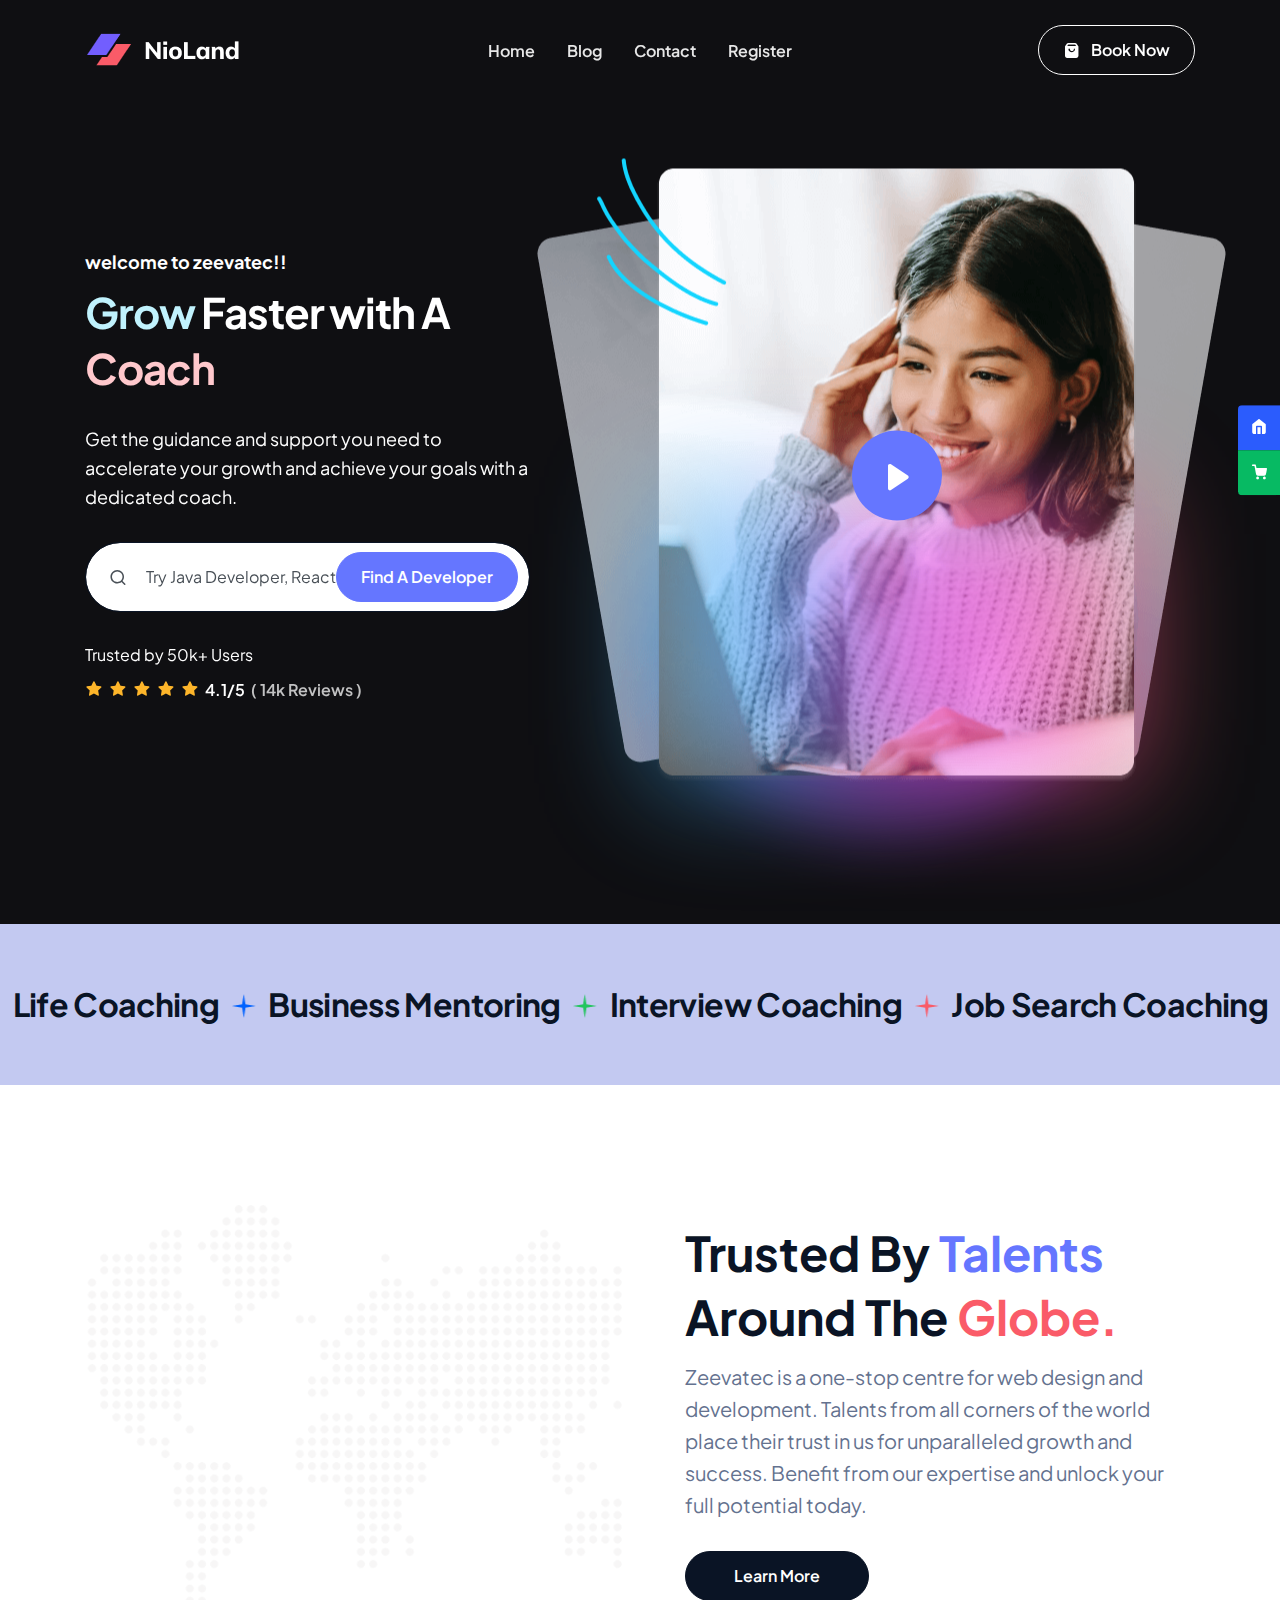
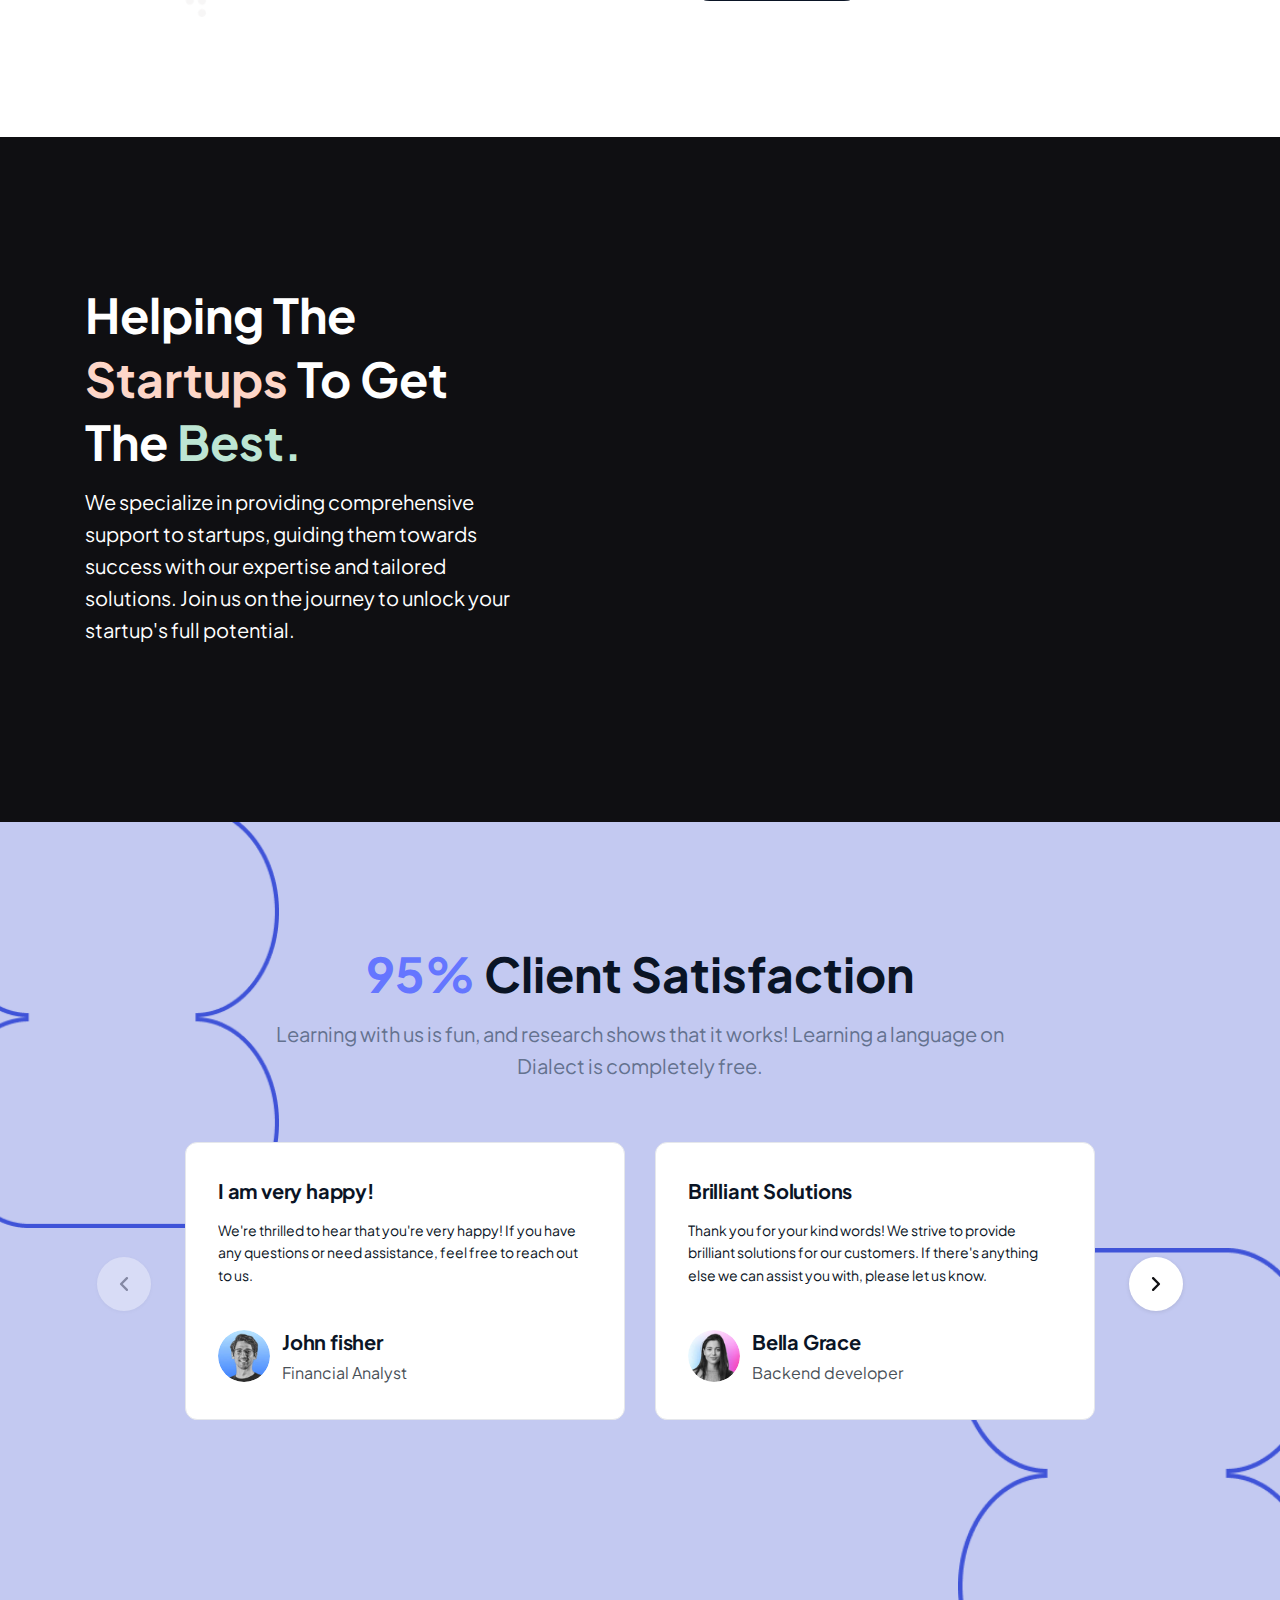
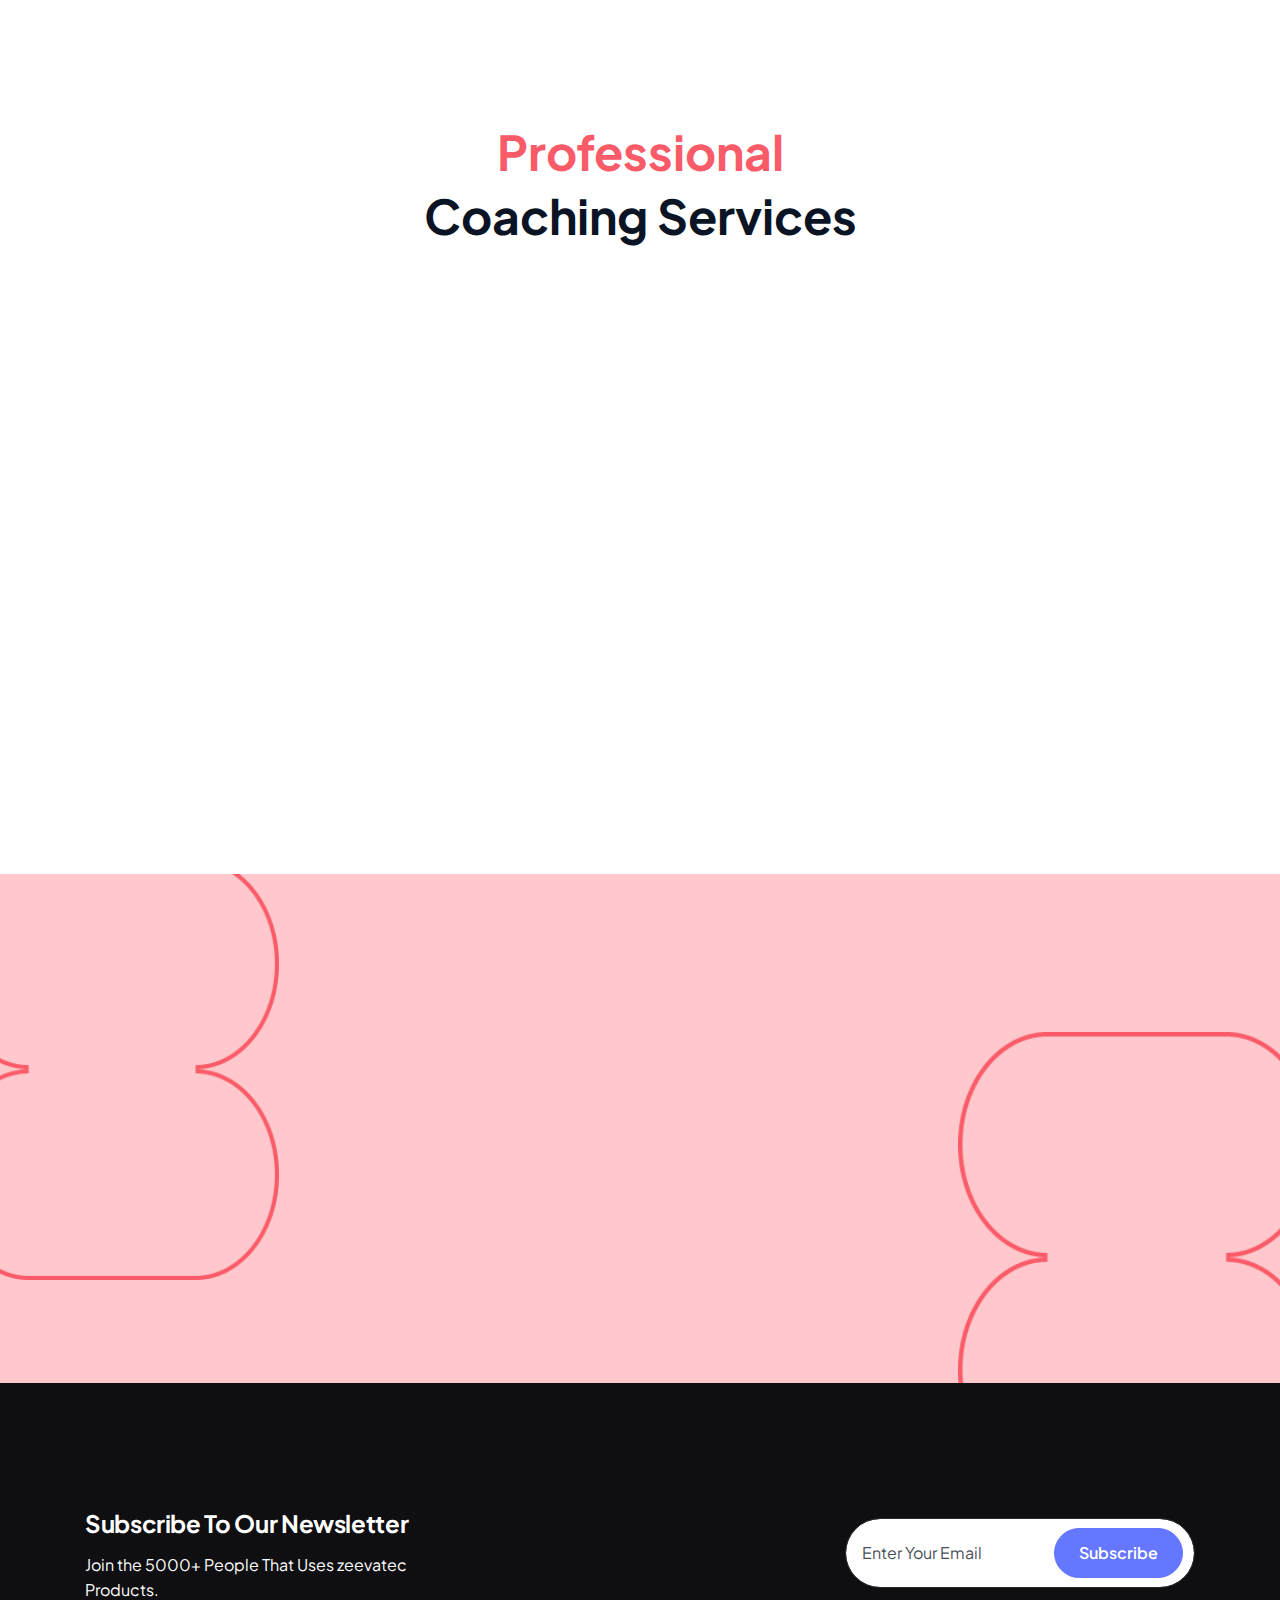
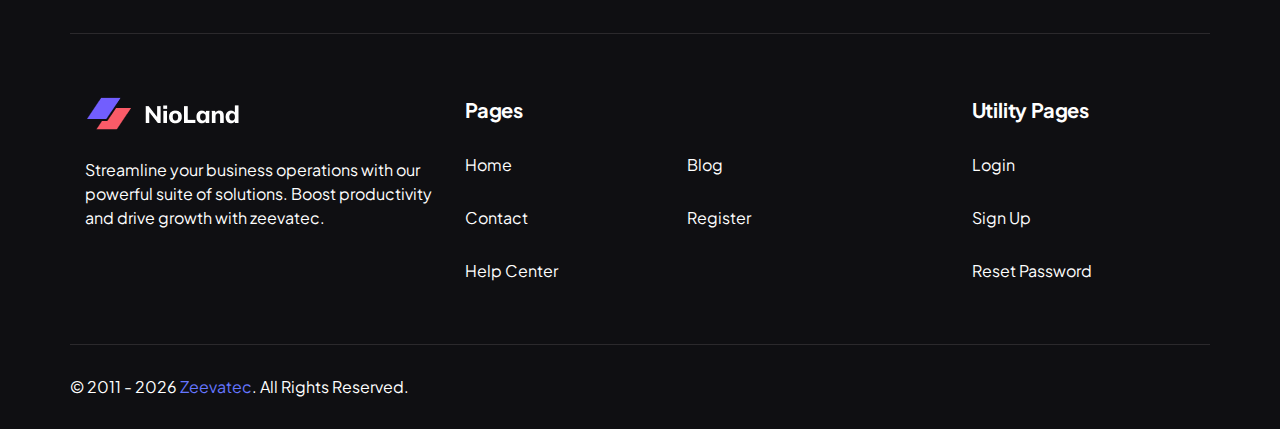
==== index.html @ 5e49863f "Initial commit" ====
<!DOCTYPE html>
<html lang="en">

<head>
    <meta charset="UTF-8">
    <meta name="author" content="zeevatec">
    <meta name="viewport" content="width=device-width, initial-scale=1.0">
    <link rel="shortcut icon" href="images/favicon.png">
    <title>zeevatecd - Homepage Coaching Service</title>
    <link rel="stylesheet" href="assets/css/style-coaching%EF%B9%96v1.0.0.css">
</head>

<body class="nk-body" data-navbar-collapse="xl">
    <div class="preloader">
        <div class="loader"></div>
    </div>
    <div class="nk-app-root home-coaching-service">
        <header class="nk-header">
            <div class="nk-header-main nk-navbar-main is-theme">
                <div class="container">
                    <div class="nk-header-wrap">
                        <div class="nk-header-logo"><a href="index.html" class="logo-link">
                                <div class="logo-wrap"><img class="logo-img logo-light" src="images/logo-s2.png"
                                        srcset="images/logo-s22x.png 2x" alt="brand-logo"><img
                                        class="logo-img logo-dark" src="images/logo-s2-dark.png"
                                        srcset="images/logo-s2-dark2x.png 2x" alt="brand-logo"></div>
                            </a></div>
                        <nav class="nk-header-menu nk-navbar">
                            <div>
                                <ul class="nk-nav">
                                    <li class="nk-nav-item"><a href="index.html" class="nk-nav-link"><span
                                                class="nk-nav-text">Home</span></a>   
                                    </li>
                                    <li class="nk-nav-item"><a href="blog.html" class="nk-nav-link"><span
                                                class="nk-nav-text">Blog</span></a></li>

                                    <li class="nk-nav-item"><a href="contact.html" class="nk-nav-link"><span
                                                class="nk-nav-text">Contact</span></a>
                                       
                                    </li>
                                    <li class="nk-nav-item"><a href="signup.html" class="nk-nav-link"><span
                                                class="nk-nav-text">Register</span></a></li>

                                </ul>
                                <div class="nk-navbar-btn d-lg-none">
                                    <ul class="nk-btn-group sm justify-content-center">
                                        <li class="w-100"><a href="#" target="_blank"
                                                class="btn btn-primary w-100"><em
                                                    class="icon ni ni-bag-fill"></em><span>Book Now</span></a></li>
                                    </ul>
                                </div>
                            </div>
                        </nav>
                        <div class="nk-header-action">
                            <ul class="nk-btn-group sm justify-content-center">
                                <li class="d-none d-md-block"><a href="#"
                                        class="btn btn-outline-white text-nowrap text-nowrap"><em
                                            class="icon ni ni-bag-fill"></em><span>Book Now</span></a></li>
                                <li class="nk-navbar-toggle"><button
                                        class="btn btn-outline-primary navbar-toggle rounded-1 p-2 h-100"><em
                                            class="icon ni ni-menu"></em></button></li>
                            </ul>
                        </div>
                    </div>
                </div>
            </div>
        </header>
        <main class="nk-pages">
            <section class="nk-banner nk-banner-coaching-service bg-gray-1100 ">
                <div class="nk-banner-wrap">
                    <div class="container">
                        <div class="row justify-content-center justify-content-xl-between">
                            <div class="col-lg-8 col-xl-5">
                                <div class="nk-section-head text-center text-xl-start pb-5 pb-md-7 pb-xl-0">
                                    <div>
                                        <h6 class="text-white">welcome to zeevatec!!</h6>
                                        <h1 class="display-6 text-white mb-3 mb-lg-5" data-aos="fade-up"
                                            data-aos-delay="0"><span class="text-cyan-50">Grow</span> Faster with A
                                            <span class="text-purple-400">Coach</span></h1>
                                        <p class="text-white" data-aos="fade-up" data-aos-delay="50"> Get the guidance
                                            and support you need to accelerate your growth and achieve your goals with a
                                            dedicated coach. </p>
                                    </div>
                                    <form action="#">
                                        <div class="form-group nk-newsletter-three pt-5" data-aos="fade-up"
                                            data-aos-delay="100">
                                            <div class="form-control-wrap">
                                                <div class="icon"><em class="icon ni ni-search"></em></div><input
                                                    type="email" name="email"
                                                    class="form-control bg-white text-base ps-7 border-dark"
                                                    placeholder="Try Java Developer, React Dev etc." required><button
                                                    type="submit" class="btn btn-primary">Find A Developer</button>
                                            </div>
                                        </div>
                                    </form>
                                    <div class="pt-5">
                                        <h6 class="text-white fs-16 fw-normal" data-aos="fade-up" data-aos-delay="150">
                                            Trusted by 50k+ Users</h6>
                                        <div class="d-flex justify-content-center justify-content-xl-start align-items-center"
                                            data-aos="fade-up" data-aos-delay="200">
                                            <ul class="d-flex align-items-center ">
                                                <li><em class="icon ni ni-star-fill text-yellow me-1"></em></li>
                                                <li><em class="icon ni ni-star-fill text-yellow me-1"></em></li>
                                                <li><em class="icon ni ni-star-fill text-yellow me-1"></em></li>
                                                <li><em class="icon ni ni-star-fill text-yellow me-1"></em></li>
                                                <li><em class="icon ni ni-star-fill text-yellow me-1"></em></li>
                                            </ul>
                                            <p class="fs-16 fw-semibold"><span class="me-1 text-white">4.1/5</span><span
                                                    class="text-white opacity-75">( 14k Reviews )</span></p>
                                        </div>
                                    </div>
                                </div>
                            </div>
                            <div class="col-xl-6" data-aos="fade-up" data-aos-delay="0">
                                <div class="nk-frame nk-frame-nine"><img src="images/coaching-service/banner-cover.png"
                                        alt="banner-cover">
                                    <div class="nk-frame-children nk-frame-children-one"><img
                                            src="images/coaching-service/banner-cover-a.png" alt="banner-cover-frame">
                                    </div>
                                    <div class="nk-frame-children nk-frame-children-two"><img
                                            src="images/coaching-service/banner-cover-b.png" alt="banner-cover-frame">
                                    </div>
                                    <div class="nk-frame-children nk-frame-children-three"><img
                                            src="images/coaching-service/banner-cover-c.png" alt="banner-cover-frame">
                                    </div>
                                    <div class="nk-frame-children nk-frame-children-four"><img
                                            src="images/coaching-service/banner-cover-d.png" alt="banner-cover-frame">
                                    </div>
                                    <div class="nk-video-btn"><a data-fslightbox
                                            href="https://www.youtube.com/watch?v=pVE92TNDwUk"
                                            class="media media-xl media-middle media-circle text-bg-primary shadow-xl animate animate-infinite animate-pulse animate-duration-1"><em
                                                class="icon ni ni-play-fill"></em></a></div>
                                </div>
                            </div>
                        </div>
                    </div>
                </div>
            </section>
            <section class="nk-section-features py-7 bg-blue-700">
                <div class="container-fluid px-0">
                    <div class="texts-animation-scroll" data-margin="12" data-speed="18">
                        <div class="d-flex align-items-center"><span class="d-inline-block me-2"><img
                                    src="images/coaching-service/star-red.png" alt="icon"></span>
                            <h3 class="text-nowrap">Job Search Coaching</h3>
                        </div>
                        <div class="d-flex align-items-center"><span class="d-inline-block me-2"><img
                                    src="images/coaching-service/star-green.png" alt="icon"></span>
                            <h3 class="text-nowrap">Interview Coaching</h3>
                        </div>
                        <div class="d-flex align-items-center"><span class="d-inline-block me-2"><img
                                    src="images/coaching-service/star-blue.png" alt="icon"></span>
                            <h3 class="text-nowrap">Business Mentoring</h3>
                        </div>
                        <div class="d-flex align-items-center"><span class="d-inline-block me-2"><img
                                    src="images/coaching-service/star-purple.png" alt="icon"></span>
                            <h3 class="text-nowrap">Life Coaching</h3>
                        </div>
                        <div class="d-flex align-items-center"><span class="d-inline-block me-2"><img
                                    src="images/coaching-service/star-yellow.png" alt="icon"></span>
                            <h3 class="text-nowrap">Leadership Coaching</h3>
                        </div>
                    </div>
                </div>
            </section>
            <section class="nk-section nk-section-talents py-7 py-lg-120">
                <div class="container">
                    <div class="row align-items-center">
                        <div class="col-lg-6">
                            <div class="nk-frame nk-frame-ten mb-5 mb-lg-0"><img
                                    src="images/coaching-service/section-cover-1.png" alt="section-cover">
                                <div class="nk-frame-children nk-frame-children-one"><img
                                        src="images/coaching-service/section-cover-1-a.png" alt="frame-children"
                                        data-aos="zoom-in"></div>
                                <div class="nk-frame-children nk-frame-children-two"><img
                                        src="images/coaching-service/section-cover-1-b.png" alt="frame-children"
                                        data-aos="zoom-in" data-aos-delay="20"></div>
                                <div class="nk-frame-children nk-frame-children-three"><img
                                        src="images/coaching-service/section-cover-1-c.png" alt="frame-children"
                                        data-aos="zoom-in" data-aos-delay="50"></div>
                                <div class="nk-frame-children nk-frame-children-four"><img
                                        src="images/coaching-service/section-cover-1-d.png" alt="frame-children"
                                        data-aos="zoom-in" data-aos-delay="75"></div>
                                <div class="nk-frame-children nk-frame-children-five"><img
                                        src="images/coaching-service/section-cover-1-e.png" alt="frame-children"
                                        data-aos="zoom-in" data-aos-delay="100"></div>
                                <div class="nk-frame-children nk-frame-children-six"><img
                                        src="images/coaching-service/section-cover-1-f.png" alt="frame-children"
                                        data-aos="zoom-in" data-aos-delay="150"></div>
                            </div>
                        </div>
                        <div class="col-lg-6">
                            <div class="ps-lg-5">
                                <div class="pb-5">
                                    <h2 class="nk-section-title">Trusted by <span class="text-primary ">talents</span>
                                        around the <span class="text-danger">globe.</span></h2>
                                    <p class="nk-section-text">Zeevatec is a one-stop centre for web design and development. Talents from all corners of the world place their trust
                                        in us for unparalleled growth and success. Benefit from our expertise and unlock
                                        your full potential today. </p>
                                </div><a href="#" class="btn btn-dark px-lg-6">Learn More</a>
                            </div>
                        </div>
                    </div>
                </div>
            </section>
            <section class="nk-section nk-section-startups bg-gray-1100 is-theme">
                <div class="container">
                    <div class="row flex-row-reverse justify-content-between align-items-center">
                        <div class=" col-lg-6 col-xl-5">
                            <div class="nk-frame mb-5 mb-lg-0 text-center text-xl-end" data-aos="fade-up"
                                data-aos-delay="0"><img src="images/coaching-service/section-cover-2.png"
                                    alt="section-cover"></div>
                        </div>
                        <div class=" col-lg-6 col-xl-5">
                            <div>
                                <div class="pb-5">
                                    <h2 class="nk-section-title"> Helping the <span class="text-orange">startups</span>
                                        to get the <span class="text-green-300">best.</span></h2>
                                    <p class="nk-section-text"> We specialize in providing comprehensive support to
                                        startups, guiding them towards success with our expertise and tailored
                                        solutions. Join us on the journey to unlock your startup's full potential. </p>
                                    </div>
                            </div>
                        </div>
                    </div>
                </div>
            </section>
            <section class="nk-section nk-section-testimonials bg-blue-700  overflow-hidden">
                <div class="nk-mask shape-43"></div>
                <div class="container">
                    <div class="row justify-content-center">
                        <div class="col-lg-8 col-xxl-6">
                            <div class="nk-section-head text-center">
                                <h2 class="nk-section-title"><span class="text-primary">95%</span> Client satisfaction
                                </h2>
                                <p class="nk-section-text"> Learning with us is fun, and research shows that it works!
                                    Learning a language on Dialect is completely free. </p>
                            </div>
                        </div>
                    </div>
                    <div class="swiper swiper-init nk-swiper nk-swiper-s4" data-autoplay="true" data-space-between="30"
                        data-breakpoints='{                    "0":{"slidesPerView":1,"slidesPerGroup":1 },                    "991":{"slidesPerView":2,"slidesPerGroup":1}                 }'>
                        <div class="swiper-wrapper has-pagination">
                            <div class="swiper-slide h-auto">
                                <div class="nk-testimonial-card border-gray-50 nk-testimonial-card-s3 shadow-none">
                                    <div class="nk-testimonial-content">
                                        <h5 class="mb-2">I am very happy!</h5>
                                        <p class="fs-14 line-clamp-3"> We're thrilled to hear that you're very happy! If
                                            you have any questions or need assistance, feel free to reach out to us.
                                        </p>
                                        <div class="media-group align-items-center pt-4">
                                            <div class="media media-circle"><img src="images/avatar/a.jpg" alt="avatar">
                                            </div>
                                            <div class="media-text">
                                                <h5 class="mb-0">John fisher</h5><span
                                                    class="small text fw-medium">Financial Analyst</span>
                                            </div>
                                        </div>
                                    </div>
                                </div>
                            </div>
                            <div class="swiper-slide h-auto">
                                <div class="nk-testimonial-card border-gray-50 nk-testimonial-card-s3 shadow-none">
                                    <div class="nk-testimonial-content">
                                        <h5 class="mb-2">Brilliant Solutions</h5>
                                        <p class="fs-14 line-clamp-3"> Thank you for your kind words! We strive to
                                            provide brilliant solutions for our customers. If there's anything else we
                                            can assist you with, please let us know. </p>
                                        <div class="media-group align-items-center pt-4">
                                            <div class="media media-circle"><img src="images/avatar/b.jpg" alt=""></div>
                                            <div class="media-text">
                                                <h5 class="mb-0">Bella Grace</h5><span
                                                    class="small text fw-medium">Backend developer</span>
                                            </div>
                                        </div>
                                    </div>
                                </div>
                            </div>
                            <div class="swiper-slide h-auto">
                                <div class="nk-testimonial-card border-gray-50 nk-testimonial-card-s3 shadow-none">
                                    <div class="nk-testimonial-content">
                                        <h5 class="mb-2">Best platform to learn.</h5>
                                        <p class="fs-14 line-clamp-3"> Thank you for wonderful service! We're glad to hear
                                            that you find our platform to be the best for learning. We are committed to
                                            providing high-quality educational resources and a user-friendly experience.
                                            If you have any suggestions or need further assistance, feel free to reach
                                            out to us. </p>
                                        <div class="media-group align-items-center pt-4">
                                            <div class="media media-circle"><img src="images/avatar/a.jpg" alt="avatar">
                                            </div>
                                            <div class="media-text">
                                                <h5 class="mb-0">Roseland Alex</h5><span
                                                    class="small text fw-medium">Customer</span>
                                            </div>
                                        </div>
                                    </div>
                                </div>
                            </div>
                        </div>
                        <div class="swiper-pagination d-block d-lg-none"></div>
                        <div class="swiper-button-group d-none d-lg-block">
                            <div class="swiper-button-prev"></div>
                            <div class="swiper-button-next"></div>
                        </div>
                    </div>
                </div>
            </section>
            <section class="nk-section pt-lg-120">
                <div class="container">
                    <div class="row justify-content-center">
                        <div class="col-lg-6">
                            <div class="nk-section-head text-center">
                                <h2 class="nk-section-title"><span class="text-danger d-block">Professional</span>
                                    Coaching Services</h2>
                            </div>
                        </div>
                    </div>
                    <div class="row gy-5 gy-lg-0 ">
                        <div class="col-lg-4 col-md-6" data-aos="fade-up" data-aos-delay="0">
                            <div class="team-card">
                                <div class="team-card-cover"><img src="images/team/e.png" alt="team-member"
                                        class="img-fluid"></div>
                                <div class="team-card-details text-center flex-column">
                                    <h5 class="m-0 text-green-600">UI/UX design Coach</h5>
                                    <p class="fs-14 line-clamp-2"> Unlock your leadership potential and achieve
                                        extraordinary results </p>
                                </div>
                            </div>
                        </div>
                        <div class="col-lg-4 col-md-6" data-aos="fade-up" data-aos-delay="50">
                            <div class="team-card">
                                <div class="team-card-cover"><img src="images/team/f.png" alt="team-member"
                                        class="img-fluid"></div>
                                <div class="team-card-details text-center flex-column">
                                    <h5 class="m-0 text-primary">Frontend Coach</h5>
                                    <p class="fs-14 line-clamp-2"> Navigate your career with confidence and clarity
                                        through </p>
                                </div>
                            </div>
                        </div>
                        <div class="col-lg-4 col-md-6" data-aos="fade-up" data-aos-delay="100">
                            <div class="team-card">
                                <div class="team-card-cover"><img src="images/team/g.png" alt="team-member"
                                        class="img-fluid"></div>
                                <div class="team-card-details text-center flex-column">
                                    <h5 class="m-0 text-danger">Backend Coach</h5>
                                    <p class="fs-14 line-clamp-2"> Maximize your job search success with expert guidance
                                    </p>
                                </div>
                            </div>
                        </div>
                    </div>
                </div>
            </section>
           
            <section class="nk-section nk-section-cta bg-purple-400  overflow-hidden">
                <div class="nk-mask shape-43-a d-none d-lg-block"></div>
                <div class="container">
                    <div class="row justify-content-center text-center">
                        <div class="col-lg-8 col-xxl-6">
                            <div class="pb-3" data-aos="fade-up" data-aos-delay="0"><a href="index.html"
                                    class="logo-link">
                                    <div class="logo-wrap"><img class="logo-img logo-light" src="images/logo-s2.png"
                                            srcset="images/logo-s22x.png 2x" alt="brand-logo"><img
                                            class="logo-img logo-dark" src="images/logo-s2-dark.png"
                                            srcset="images/logo-s2-dark2x.png 2x" alt="brand-logo"></div>
                                </a></div>
                            <h2 class="mb-5 mb-lg-7" data-aos="fade-up" data-aos-delay="0">We are trusted by 5k+
                                clients. Join them to advance your career.</h2><a href="#" class="btn btn-dark"
                                data-aos="fade-up" data-aos-delay="0"><span> register now </span><em
                                    class="icon ni ni-arrow-right ms-2"></em></a>
                        </div>
                    </div>
                </div>
                <div class="nk-frame nk-frame-eleven">
                    <div class="nk-frame-children nk-frame-children-one"><img
                            src="images/coaching-service/section-cover-1-g.png" alt="section-cover" data-aos="zoom-in"
                            data-aos-delay="0"></div>
                    <div class="nk-frame-children nk-frame-children-two"><img
                            src="images/coaching-service/section-cover-1-f.png" alt="section-cover" data-aos="zoom-in"
                            data-aos-delay="25"></div>
                </div>
            </section>
            <section class="nk-section nk-newsletter-section pb-lg-0 bg-gray-1100 is-theme">
                <div class="container">
                    <div
                        class="row justify-content-center justify-content-lg-between align-items-center pb-5 border-bottom border-gray-1000">
                        <div class="col-lg-6 col-xl-4">
                            <div class="nk-newsletter-content text-center text-lg-start pb-5 pb-lg-0">
                                <h4 class="text-capitalize">Subscribe to our newsletter</h4>
                                <p class="fs-16 m-0">Join the 5000+ People That Uses zeevatec Products.</p>
                            </div>
                        </div>
                        <div class="col-md-10 col-lg-6 col-xl-4">
                            <form data-action="form/subscribe.php" class="form-submit-init" method="post">
                                <div class="form-group nk-newsletter-three">
                                    <div class="form-control-wrap"><input type="email" name="email"
                                            class="form-control   " placeholder="Enter Your Email" required><button
                                            type="submit" class="btn btn-primary">Subscribe</button></div>
                                </div>
                            </form>
                        </div>
                    </div>
                </div>
            </section>
        </main>
        <div class="is-theme">
            <footer class="nk-footer">
                <div class="nk-footer-top">
                    <div class="container">
                        <div class="nk-footer-content row justify-content-xl-between">
                            <div class="col-md-8 col-lg-4 col-xxl-4">
                                <div class="nk-footer-brand pb-5 pb-lg-0">
                                    <div class="nk-footer-brand-info mb-4">
                                        <div class="nk-footer-logo"><a href="index.html" class="logo-link">
                                                <div class="logo-wrap"><img class="logo-img logo-light"
                                                        src="images/logo-s2.png" srcset="images/logo-s22x.png 2x"
                                                        alt="brand-logo"><img class="logo-img logo-dark"
                                                        src="images/logo-s2-dark.png" srcset="images/logo-s2-dark2x.png 2x"
                                                        alt="brand-logo"></div>
                                            </a></div>
                                        <p>Streamline your business operations with our powerful suite of solutions. Boost
                                            productivity and drive growth with zeevatec.</p>
                                    </div>
                                </div>
                            </div>
                            <div class="col-lg-8 col-xxl-6">
                                <div class="row justify-content-between">
                                    <div class="col-sm-8 col-md-7">
                                        <div class="nk-footer-info">
                                            <h5 class="title">Pages</h5>
                                            <ul class="row gy-1 gy-sm-4">
                                                <li class="col-6"><a href="features-business-solution.html">Home</a>
                                                </li>
                                                <li class="col-6"><a href="blog.html">Blog</a></li>
                                                <li class="col-6"><a href="contact.html">Contact</a></li>
                                                <li class="col-6"><a href="signup.html">Register</a>
                                                </li>
                                                <li class="col-6"><a href="index.html">Help Center</a></li>
                                                
                                                </li>
                                            </ul>
                                        </div>
                                    </div>
                                    <div class="col-sm-4">
                                        <div class="nk-footer-info">
                                            <h5 class="title">Utility Pages</h5>
                                            <ul class="row gy-1 gy-sm-4">
                                                <li class="col-12"><a href="login.html">Login</a></li>
                                                <li class="col-12"><a href="login.html">Sign up</a></li>
                                                <li class="col-12"><a href="reset-password.html">Reset Password</a></li>
                                            </ul>
                                        </div>
                                    </div>
                                </div>
                            </div>
                        </div>
                    </div>
                </div>
                <div class="nk-footer-bottom">
                    <div class="container">
                        <div class="nk-footer-content row justify-content-between">
                            <div class="col-lg-6 px-0">
                                <p class="nk-footer-copyright-text text-center text-lg-start">&copy; 2011 - <span
                                        id="currentYear"></span><a class="fs-16" href="https://zeevatec.com/"
                                        target="_blank"> zeevatec</a>. All Rights Reserved.</p>
                            </div>
                        </div>
                    </div>
                </div>
            </footer><a href="#" class="scroll-top shadow animate animate-infinite animate-pulse animate-duration-2"><em
                    class="icon ni ni-chevrons-up"></em></a>
        <div class="nk-sticky-badge">
            <ul>
                <li><a href="index.html" target="_blank" class="nk-sticky-badge-icon nk-sticky-badge-home"
                        data-bs-toggle="tooltip" data-bs-placement="right" data-bs-custom-class="nk-tooltip"
                        data-bs-title="View Demo"><em class="icon ni ni-home-fill"></em></a></li>
                <li><a href="https://1.envato.market/zeevatecd" target="_blank"
                        class="nk-sticky-badge-icon nk-sticky-badge-purchase" data-bs-toggle="tooltip"
                        data-bs-custom-class="nk-tooltip" data-bs-title="Purchase Now" aria-label="Purchase Now"><em
                            class="icon ni ni-cart-fill"></em></a></li>
            </ul>
        </div>
    </div>
    <script src="assets/js/bundle%EF%B9%96v1.0.0.js"></script>
    <script src="assets/js/scripts%EF%B9%96v1.0.0.js"></script>
</body>

</html>
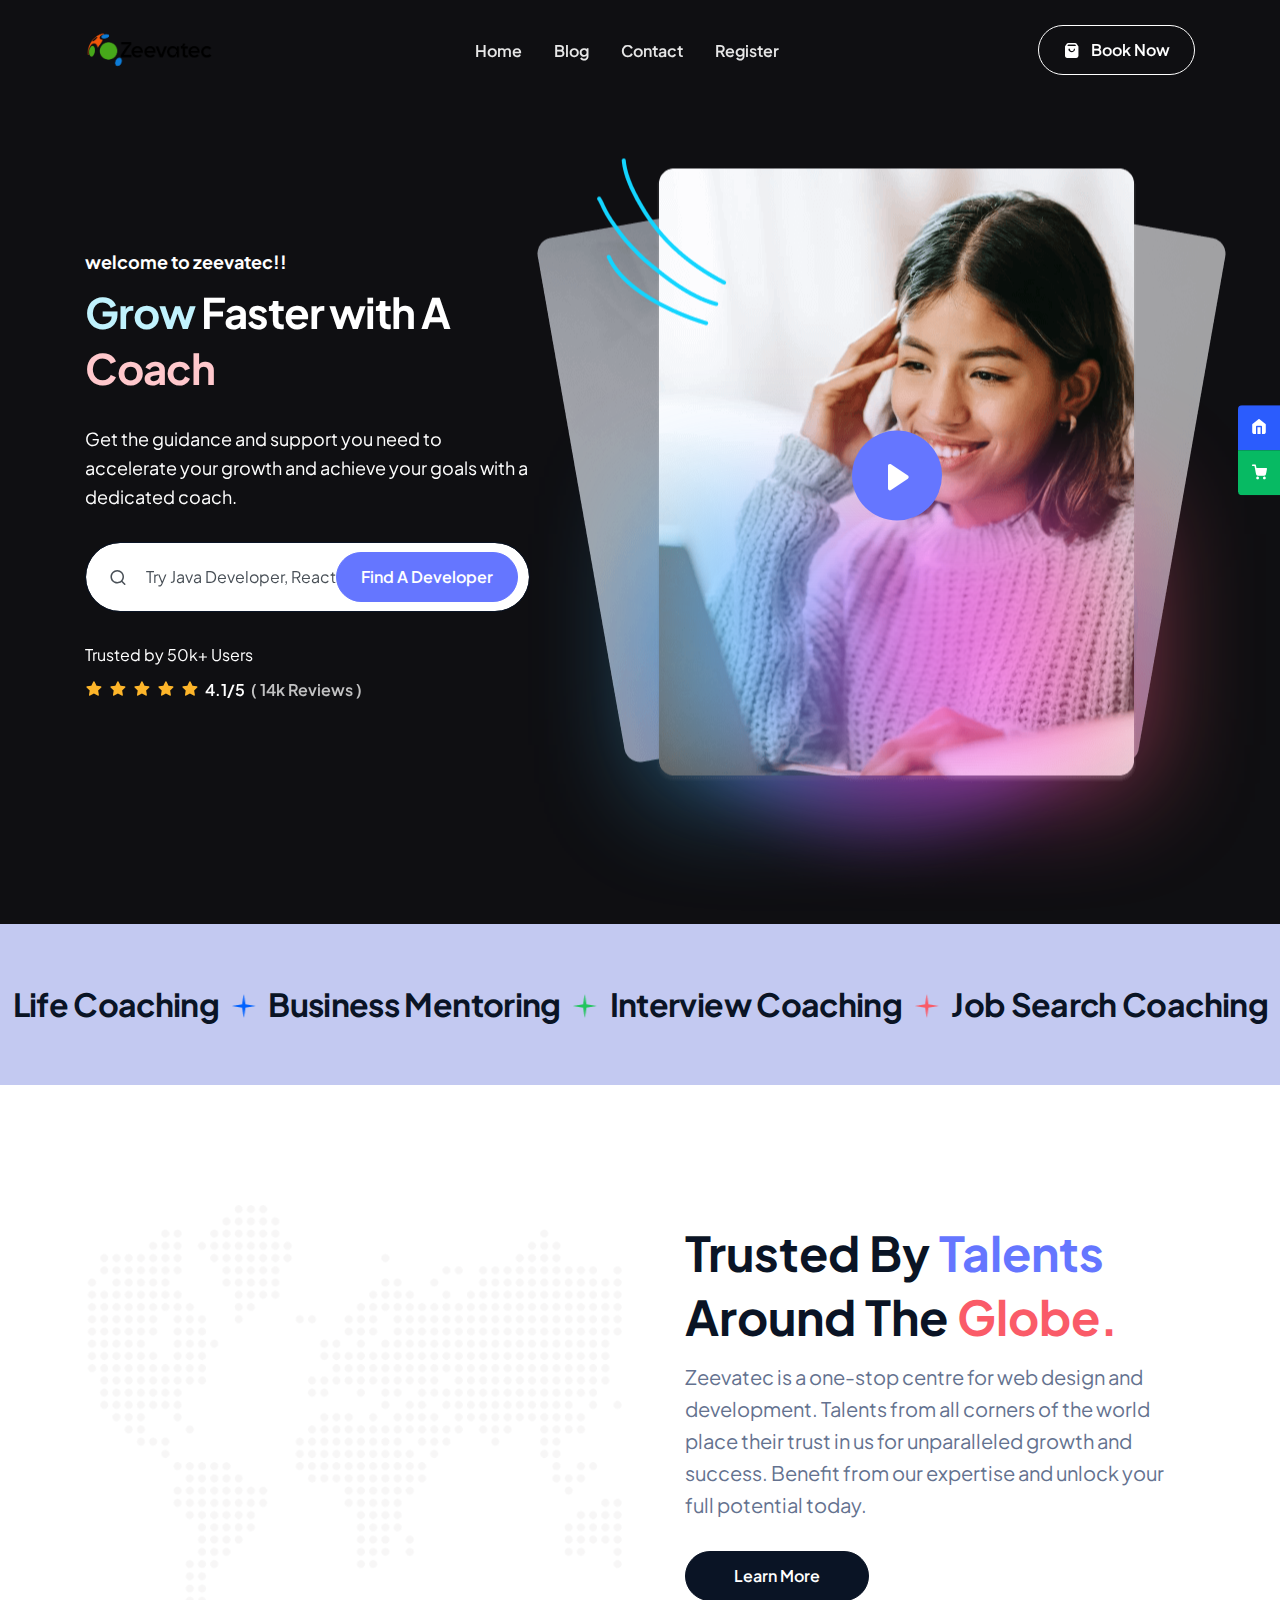
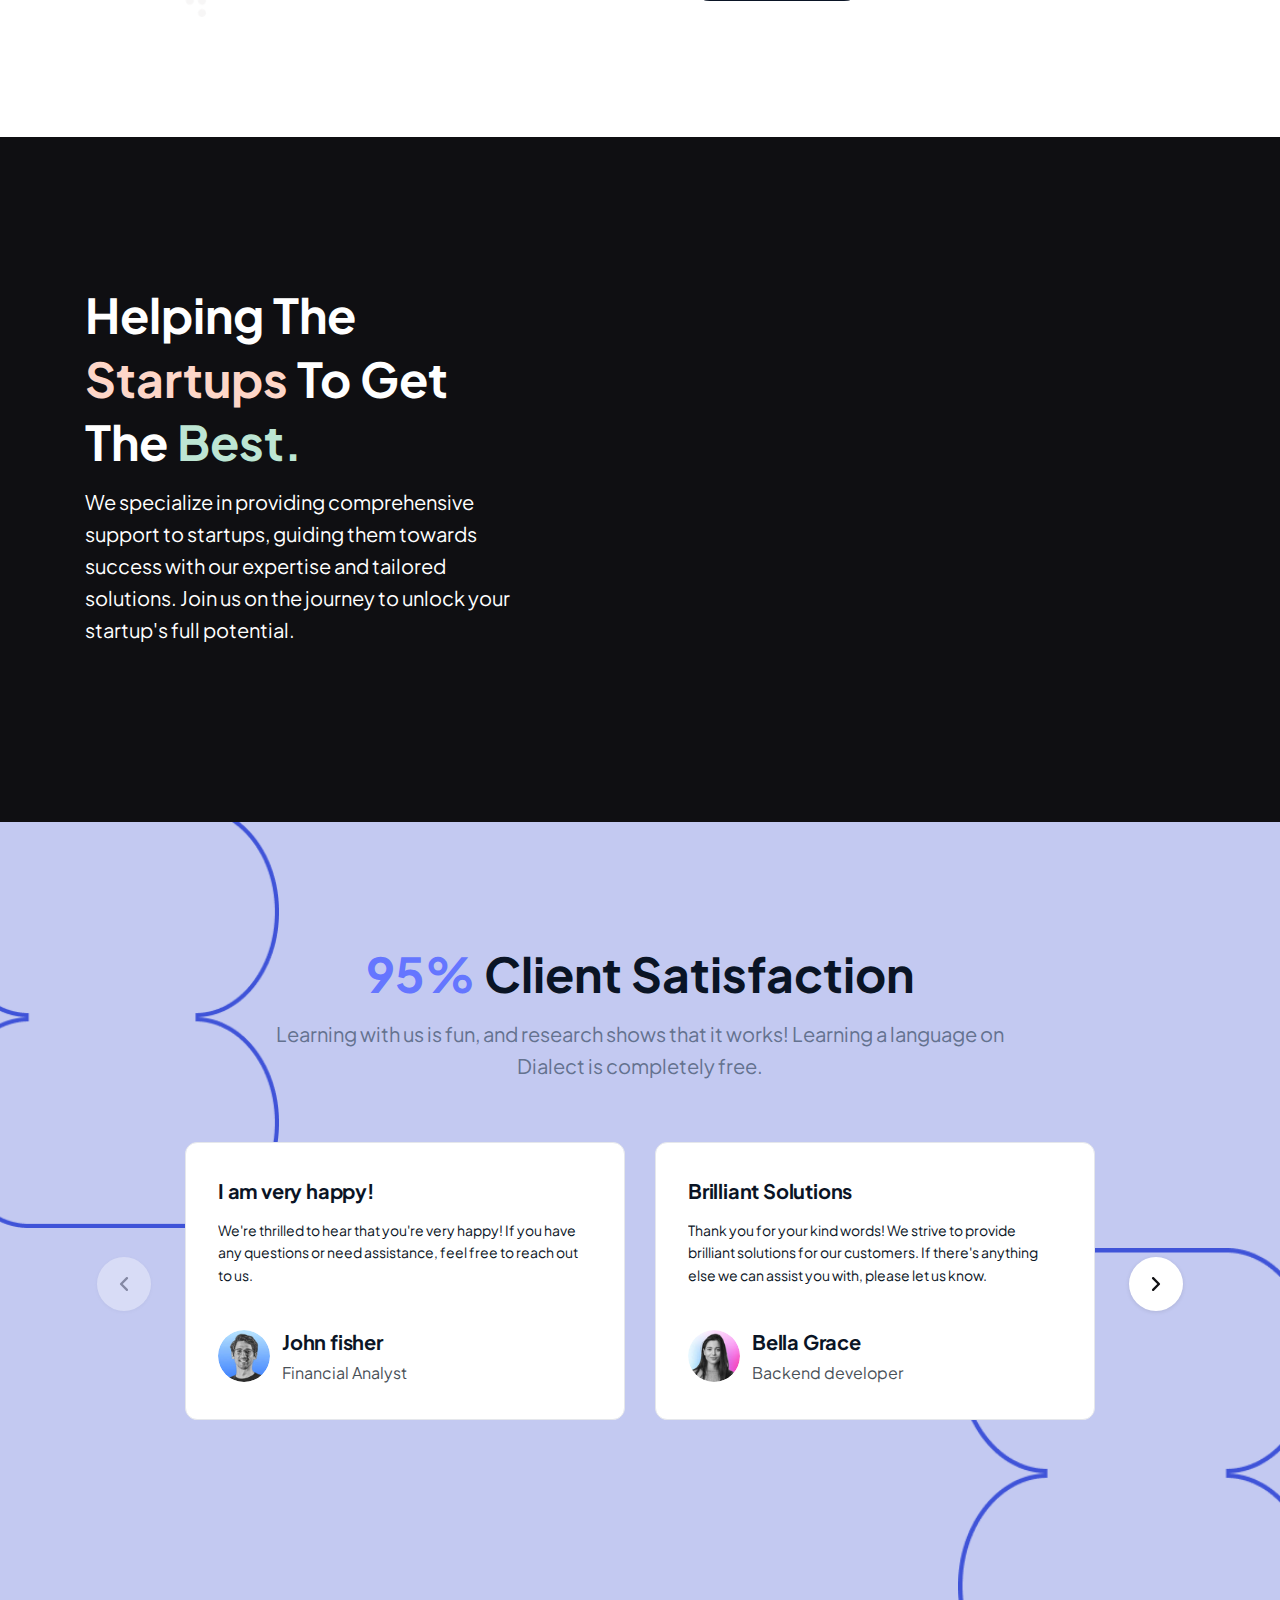
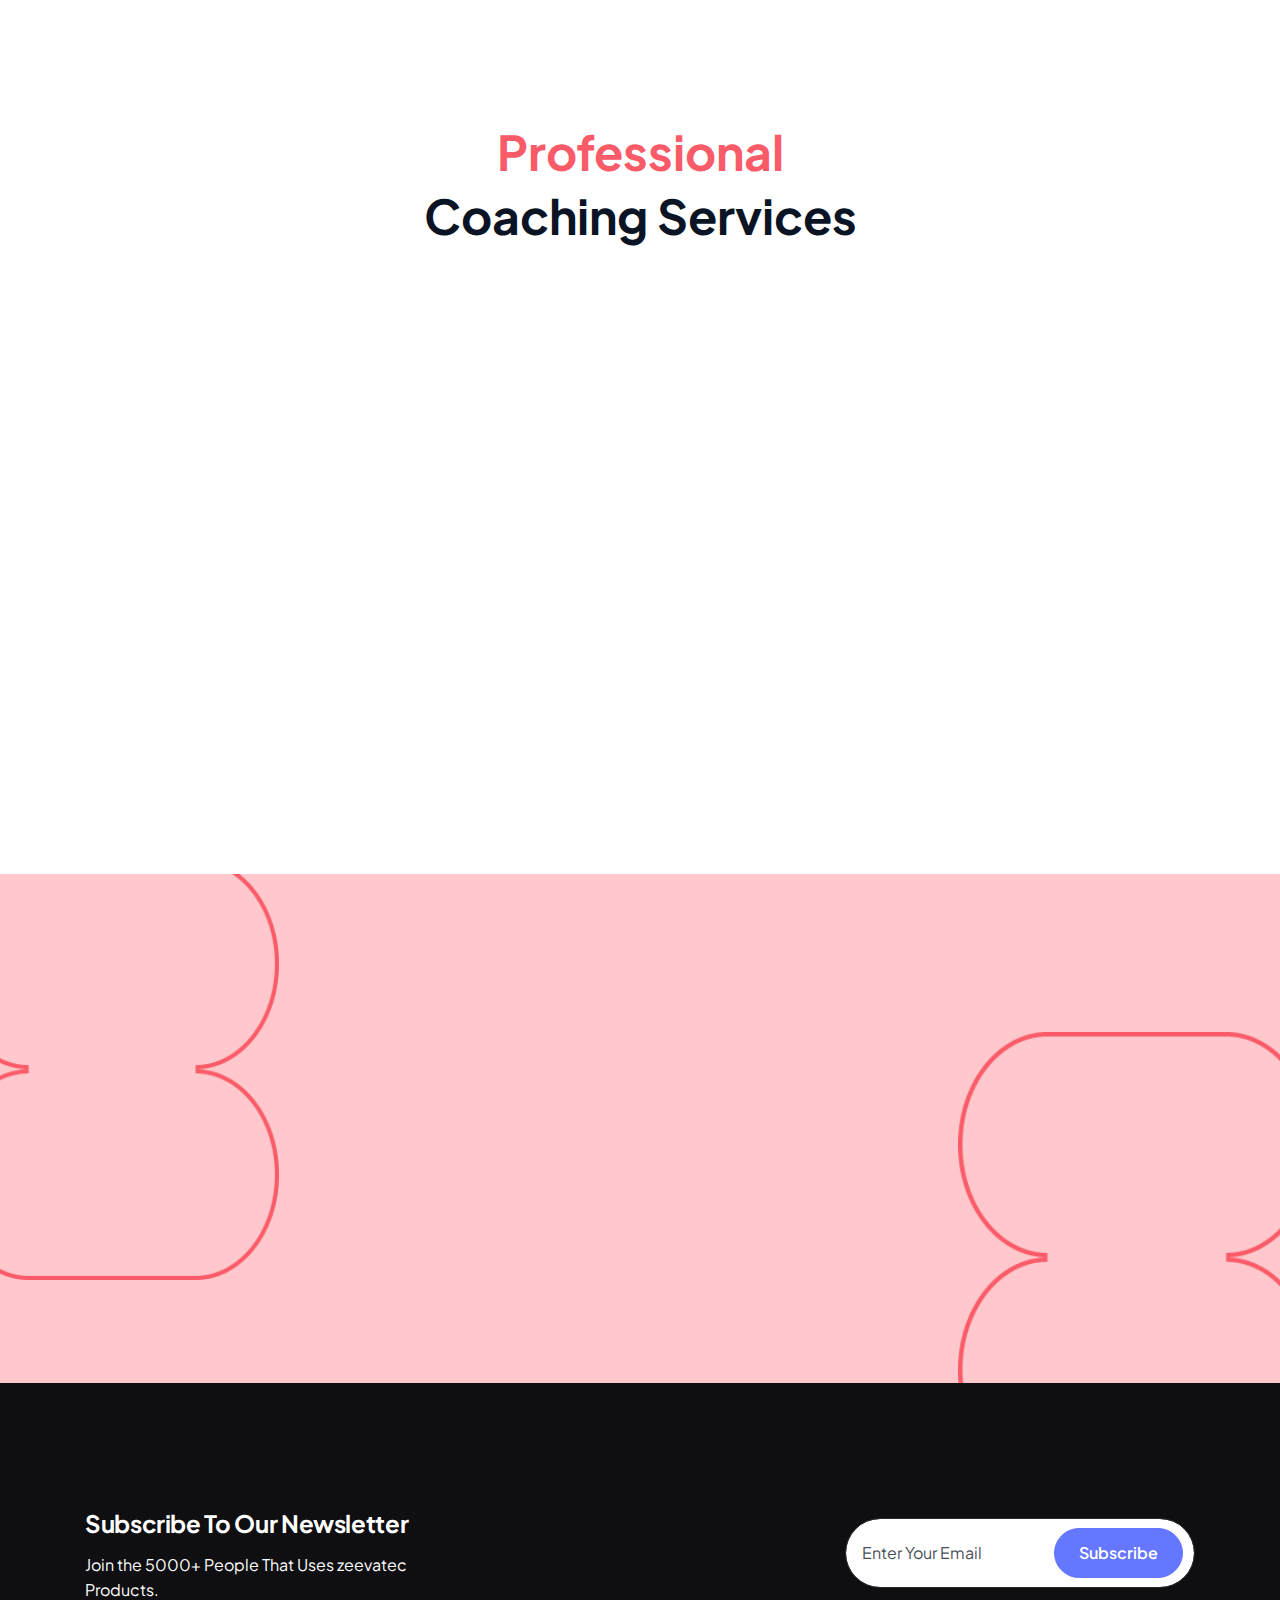
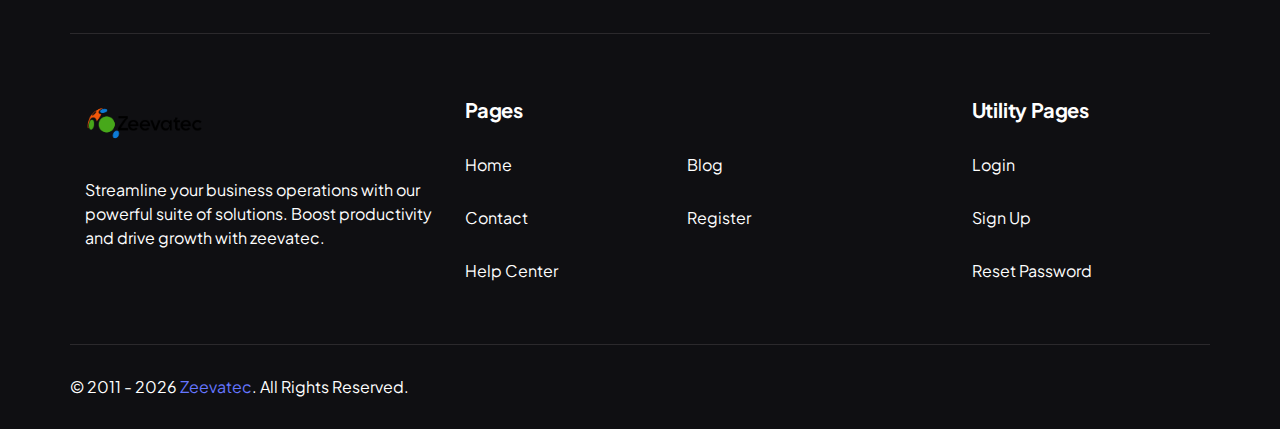
==== commit 1950ff97: "update" ====
--- a/index.html
+++ b/index.html
@@ -20,8 +20,8 @@
                 <div class="container">
                     <div class="nk-header-wrap">
                         <div class="nk-header-logo"><a href="index.html" class="logo-link">
-                                <div class="logo-wrap"><img class="logo-img logo-light" src="images/logo-s2.png"
-                                        srcset="images/logo-s22x.png 2x" alt="brand-logo"><img
+                                <div class="logo-wrap"><img class="logo-img logo-light" src="images/logos-77.png"
+                                        style="width: 130px;" alt="brand-logo"><img
                                         class="logo-img logo-dark" src="images/logo-s2-dark.png"
                                         srcset="images/logo-s2-dark2x.png 2x" alt="brand-logo"></div>
                             </a></div>
@@ -413,7 +413,7 @@
                                     <div class="nk-footer-brand-info mb-4">
                                         <div class="nk-footer-logo"><a href="index.html" class="logo-link">
                                                 <div class="logo-wrap"><img class="logo-img logo-light"
-                                                        src="images/logo-s2.png" srcset="images/logo-s22x.png 2x"
+                                                        src="images/logos-77.png" style="width: 120px;"
                                                         alt="brand-logo"><img class="logo-img logo-dark"
                                                         src="images/logo-s2-dark.png" srcset="images/logo-s2-dark2x.png 2x"
                                                         alt="brand-logo"></div>
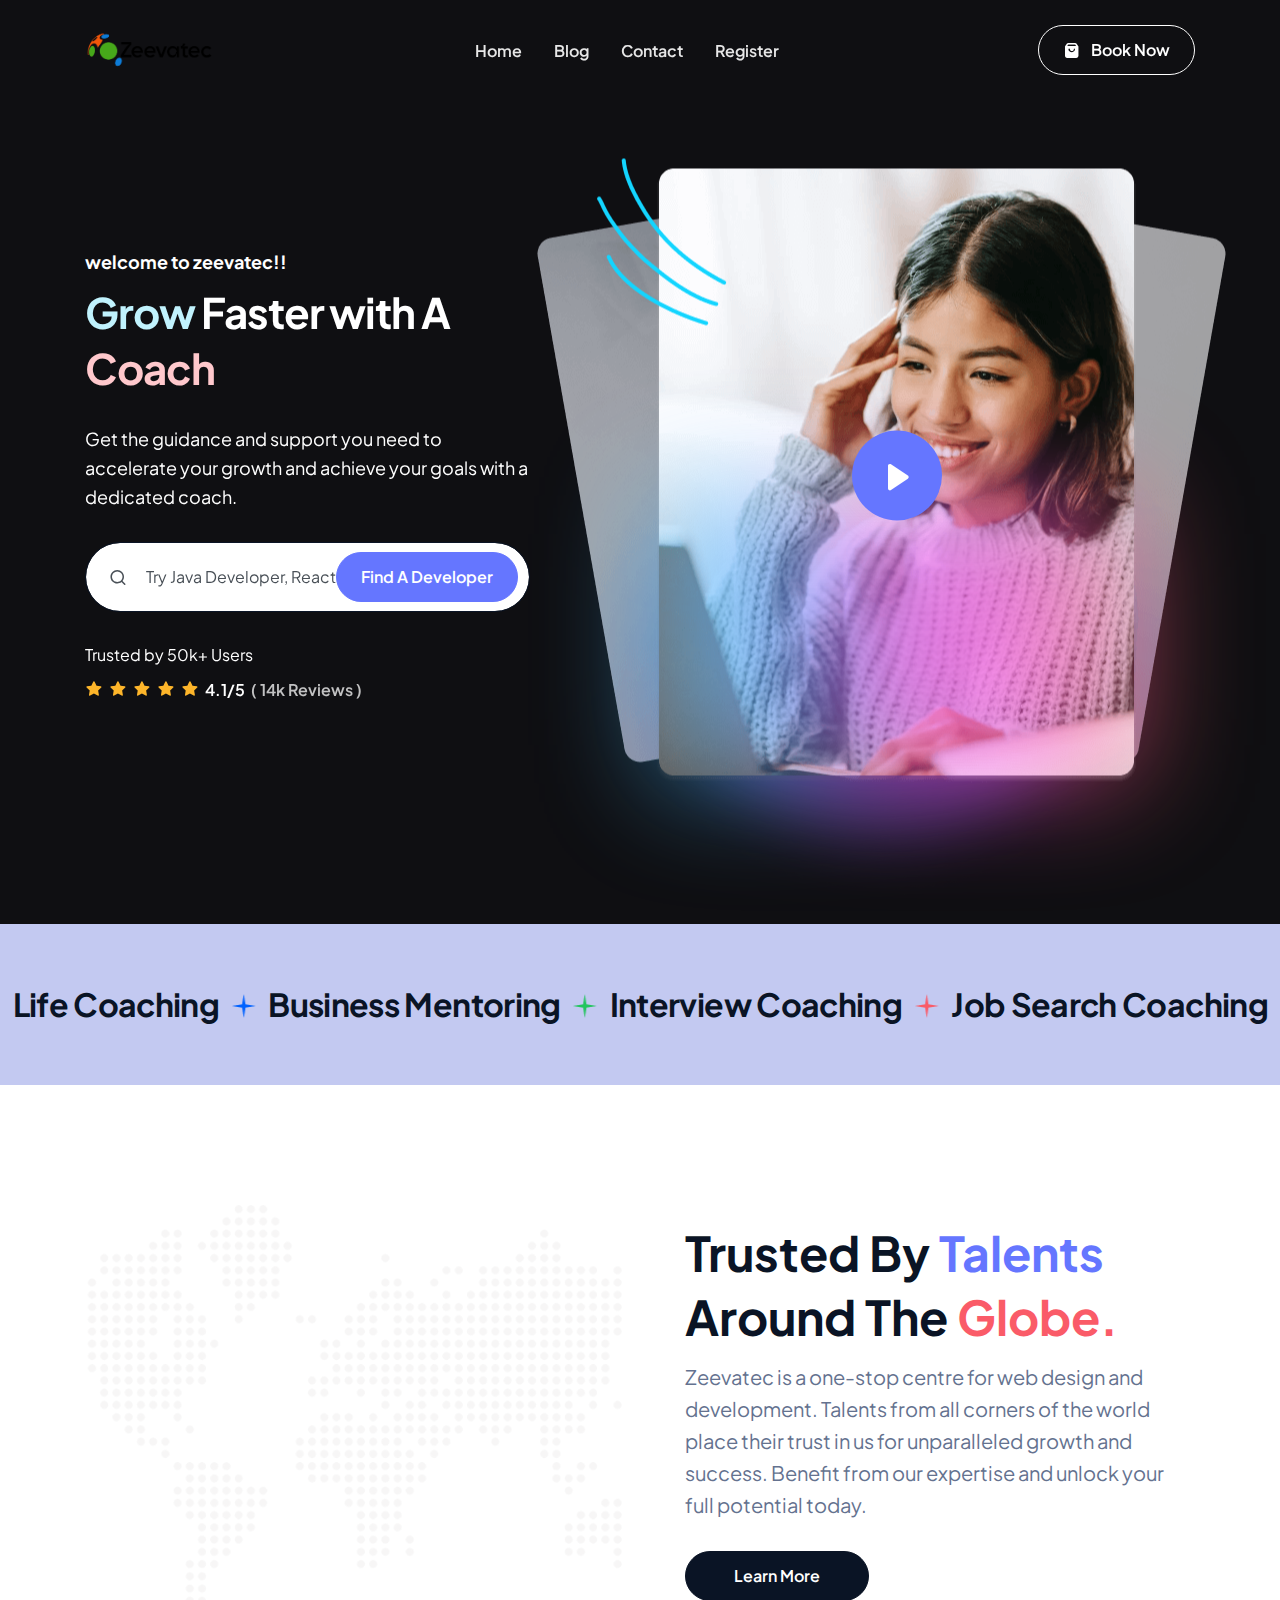
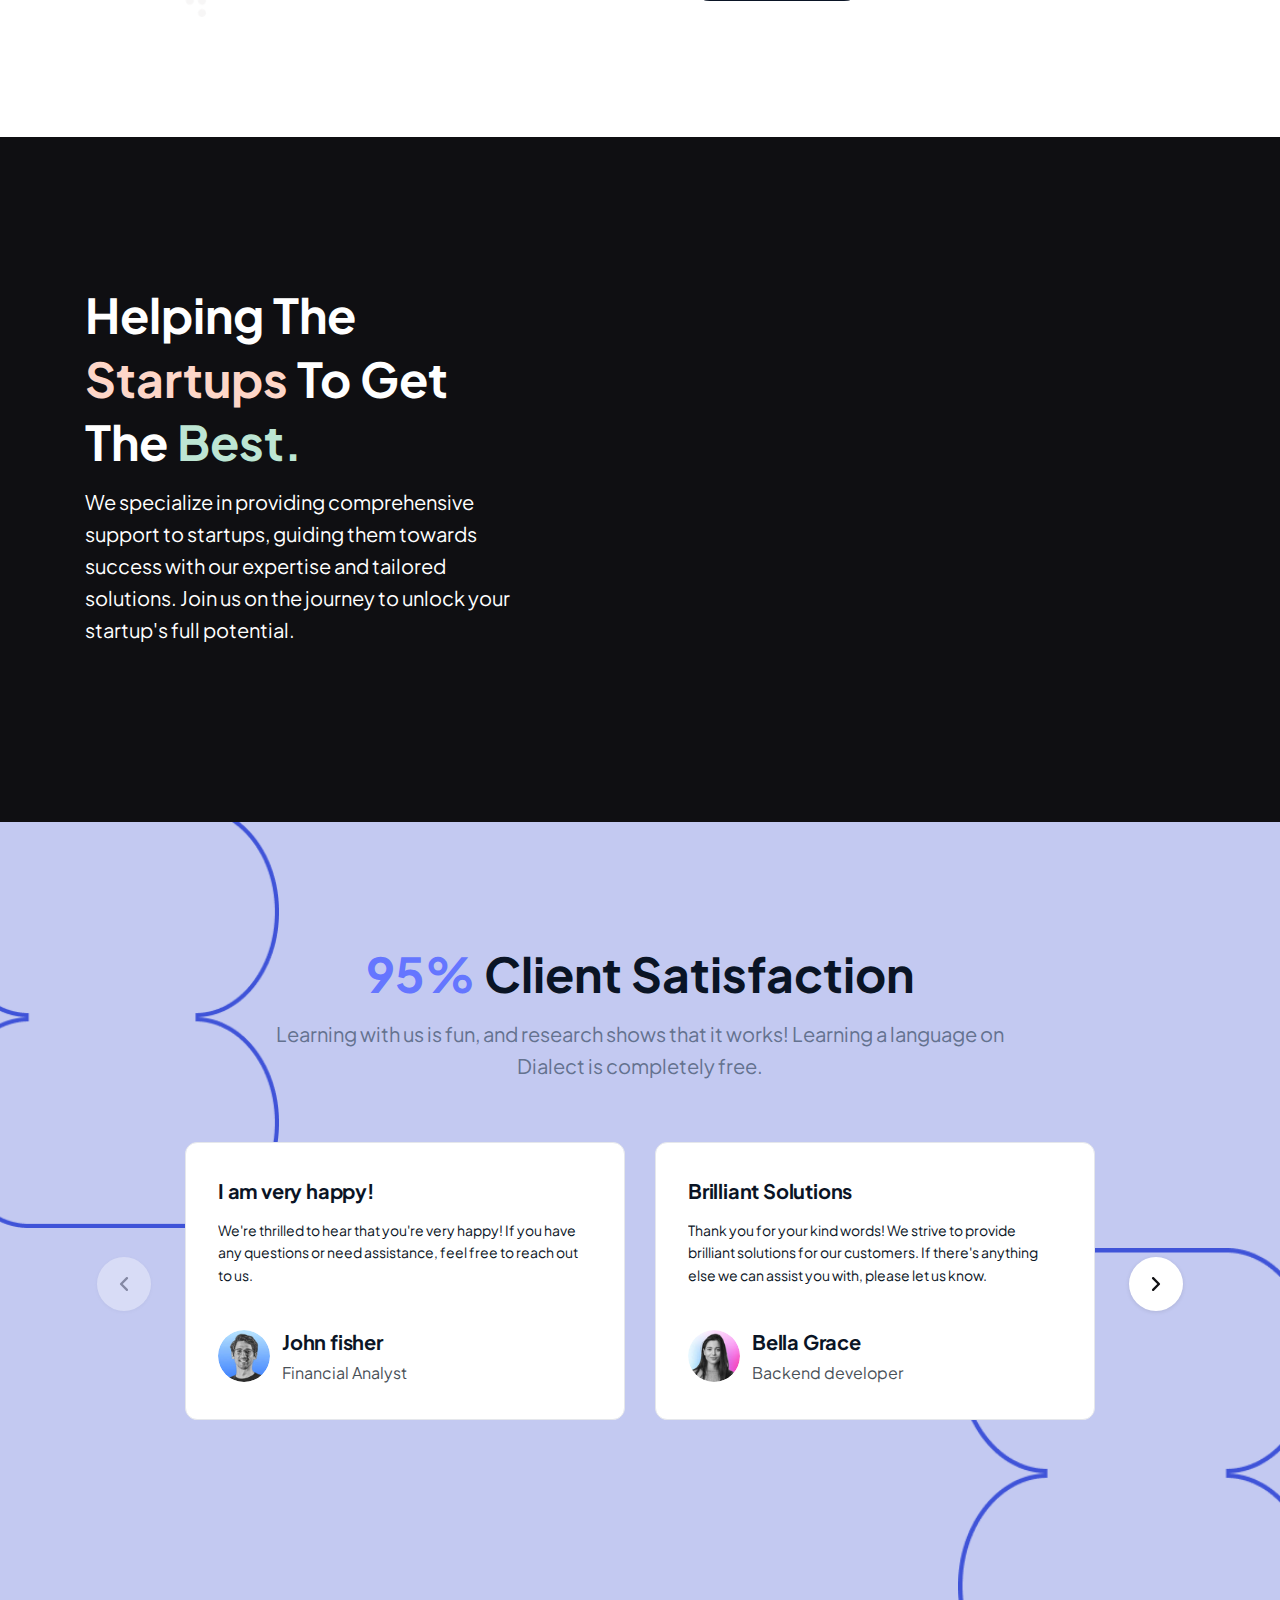
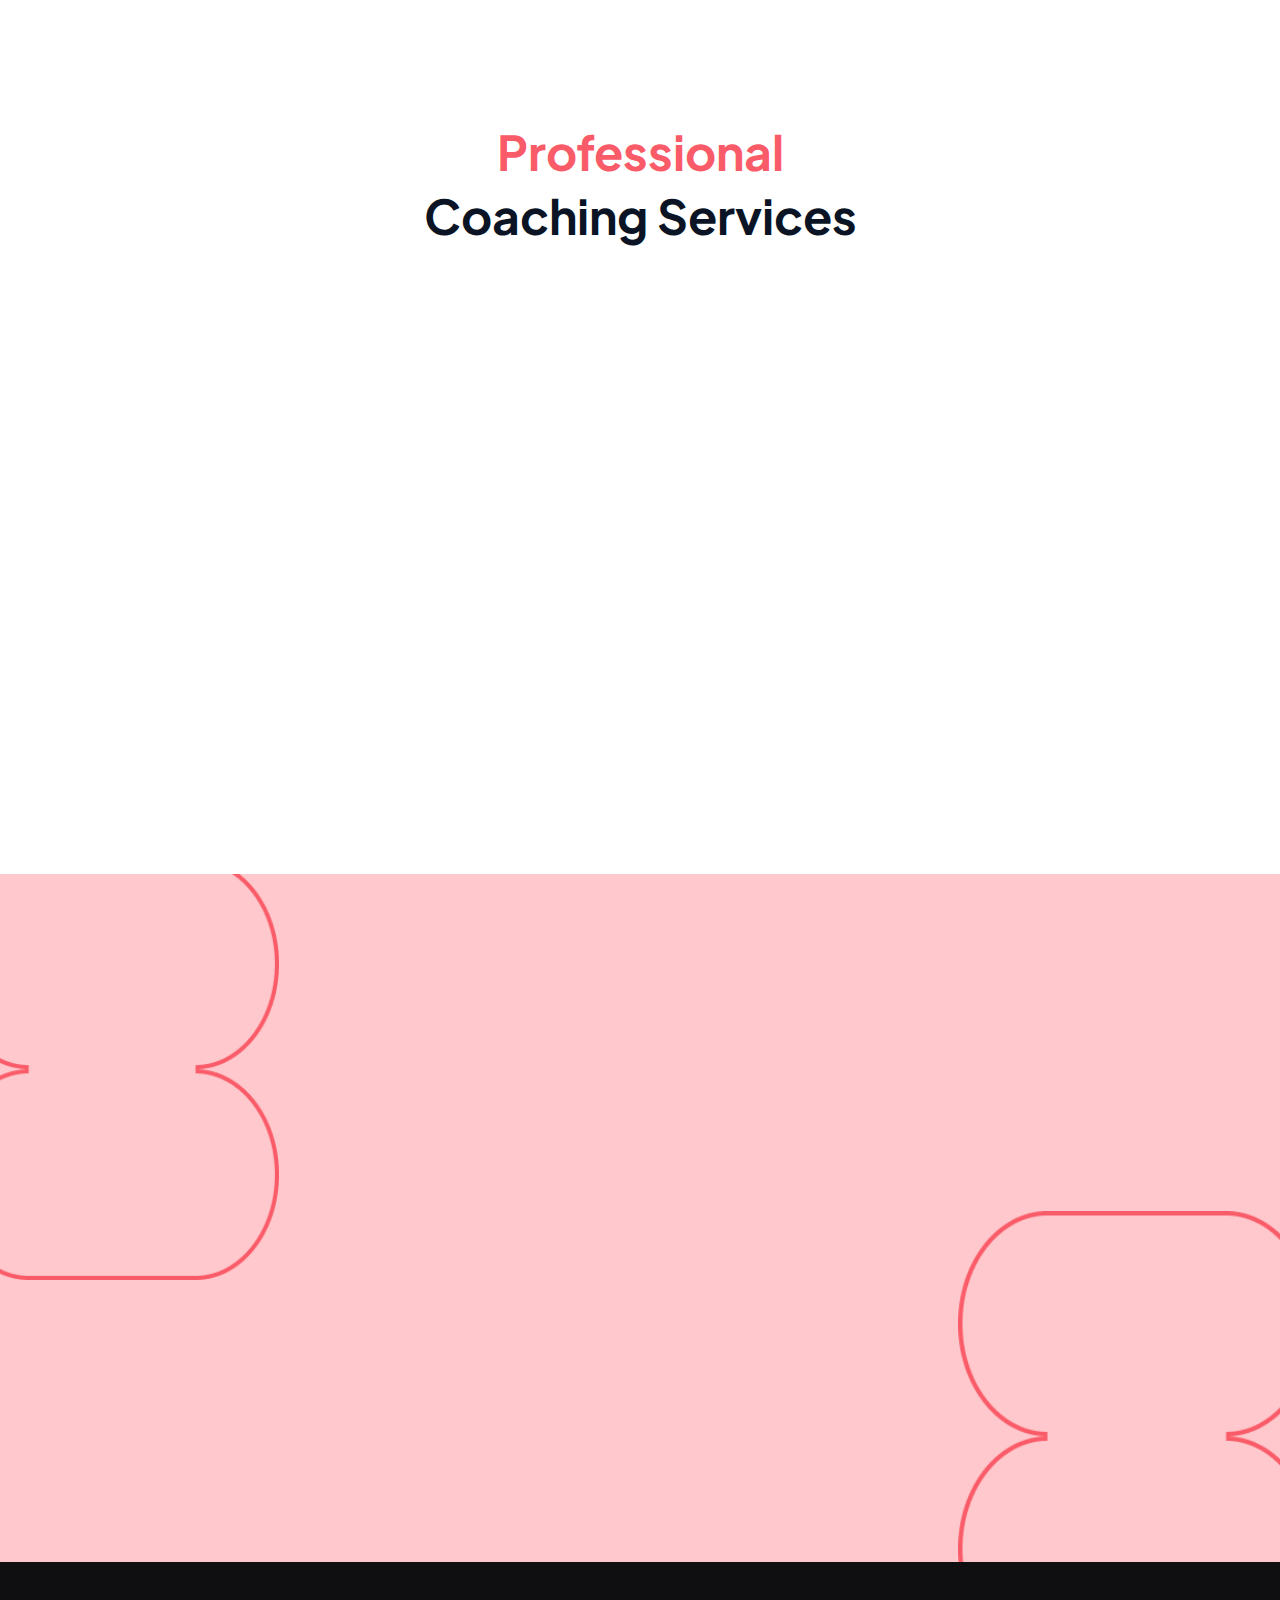
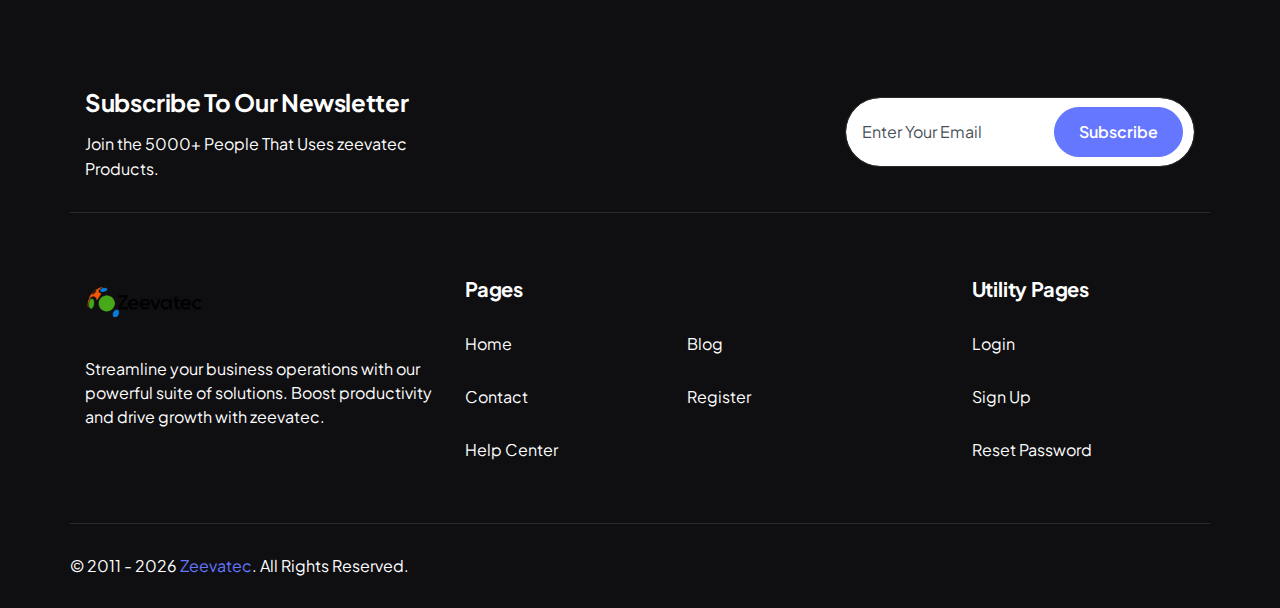
==== commit ff2c1b6a: "update" ====
--- a/index.html
+++ b/index.html
@@ -359,10 +359,10 @@
                         <div class="col-lg-8 col-xxl-6">
                             <div class="pb-3" data-aos="fade-up" data-aos-delay="0"><a href="index.html"
                                     class="logo-link">
-                                    <div class="logo-wrap"><img class="logo-img logo-light" src="images/logo-s2.png"
-                                            srcset="images/logo-s22x.png 2x" alt="brand-logo"><img
-                                            class="logo-img logo-dark" src="images/logo-s2-dark.png"
-                                            srcset="images/logo-s2-dark2x.png 2x" alt="brand-logo"></div>
+                                    <div class="logo-wrap"><img class="logo-img logo-light d-flex mx-auto" src="images/logos-77.png" width="60%"
+                                             alt="brand-logo"><img
+                                            class="logo-img logo-dark d-flex mx-auto justify-content-center" src="images/logos-77.png" width="60%"
+                                            alt="brand-logo"></div>
                                 </a></div>
                             <h2 class="mb-5 mb-lg-7" data-aos="fade-up" data-aos-delay="0">We are trusted by 5k+
                                 clients. Join them to advance your career.</h2><a href="#" class="btn btn-dark"
@@ -445,8 +445,8 @@
                                         <div class="nk-footer-info">
                                             <h5 class="title">Utility Pages</h5>
                                             <ul class="row gy-1 gy-sm-4">
-                                                <li class="col-12"><a href="login.html">Login</a></li>
-                                                <li class="col-12"><a href="login.html">Sign up</a></li>
+                                                <li class="col-12"><a href="signup.html">Login</a></li>
+                                                <li class="col-12"><a href="signup.html">Sign up</a></li>
                                                 <li class="col-12"><a href="reset-password.html">Reset Password</a></li>
                                             </ul>
                                         </div>
@@ -469,17 +469,6 @@
                 </div>
             </footer><a href="#" class="scroll-top shadow animate animate-infinite animate-pulse animate-duration-2"><em
                     class="icon ni ni-chevrons-up"></em></a>
-        <div class="nk-sticky-badge">
-            <ul>
-                <li><a href="index.html" target="_blank" class="nk-sticky-badge-icon nk-sticky-badge-home"
-                        data-bs-toggle="tooltip" data-bs-placement="right" data-bs-custom-class="nk-tooltip"
-                        data-bs-title="View Demo"><em class="icon ni ni-home-fill"></em></a></li>
-                <li><a href="https://1.envato.market/zeevatecd" target="_blank"
-                        class="nk-sticky-badge-icon nk-sticky-badge-purchase" data-bs-toggle="tooltip"
-                        data-bs-custom-class="nk-tooltip" data-bs-title="Purchase Now" aria-label="Purchase Now"><em
-                            class="icon ni ni-cart-fill"></em></a></li>
-            </ul>
-        </div>
     </div>
     <script src="assets/js/bundle%EF%B9%96v1.0.0.js"></script>
     <script src="assets/js/scripts%EF%B9%96v1.0.0.js"></script>
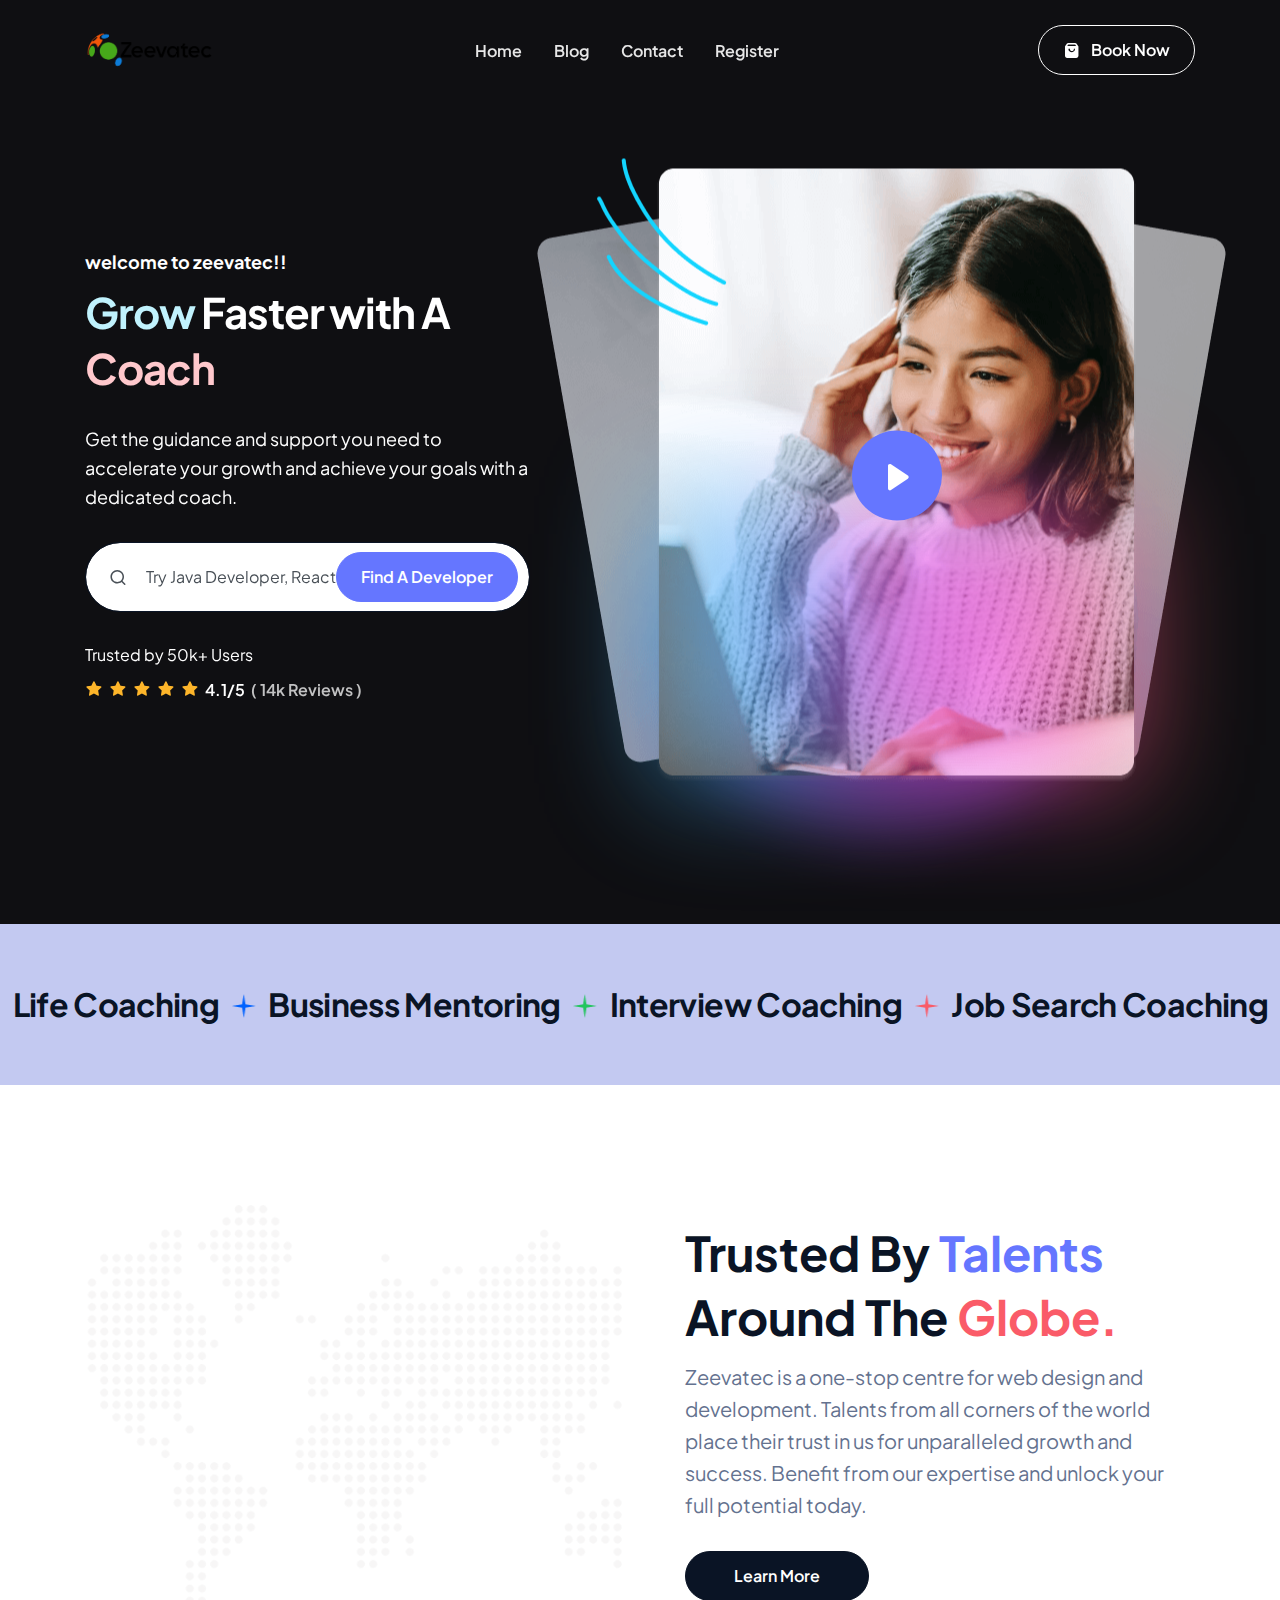
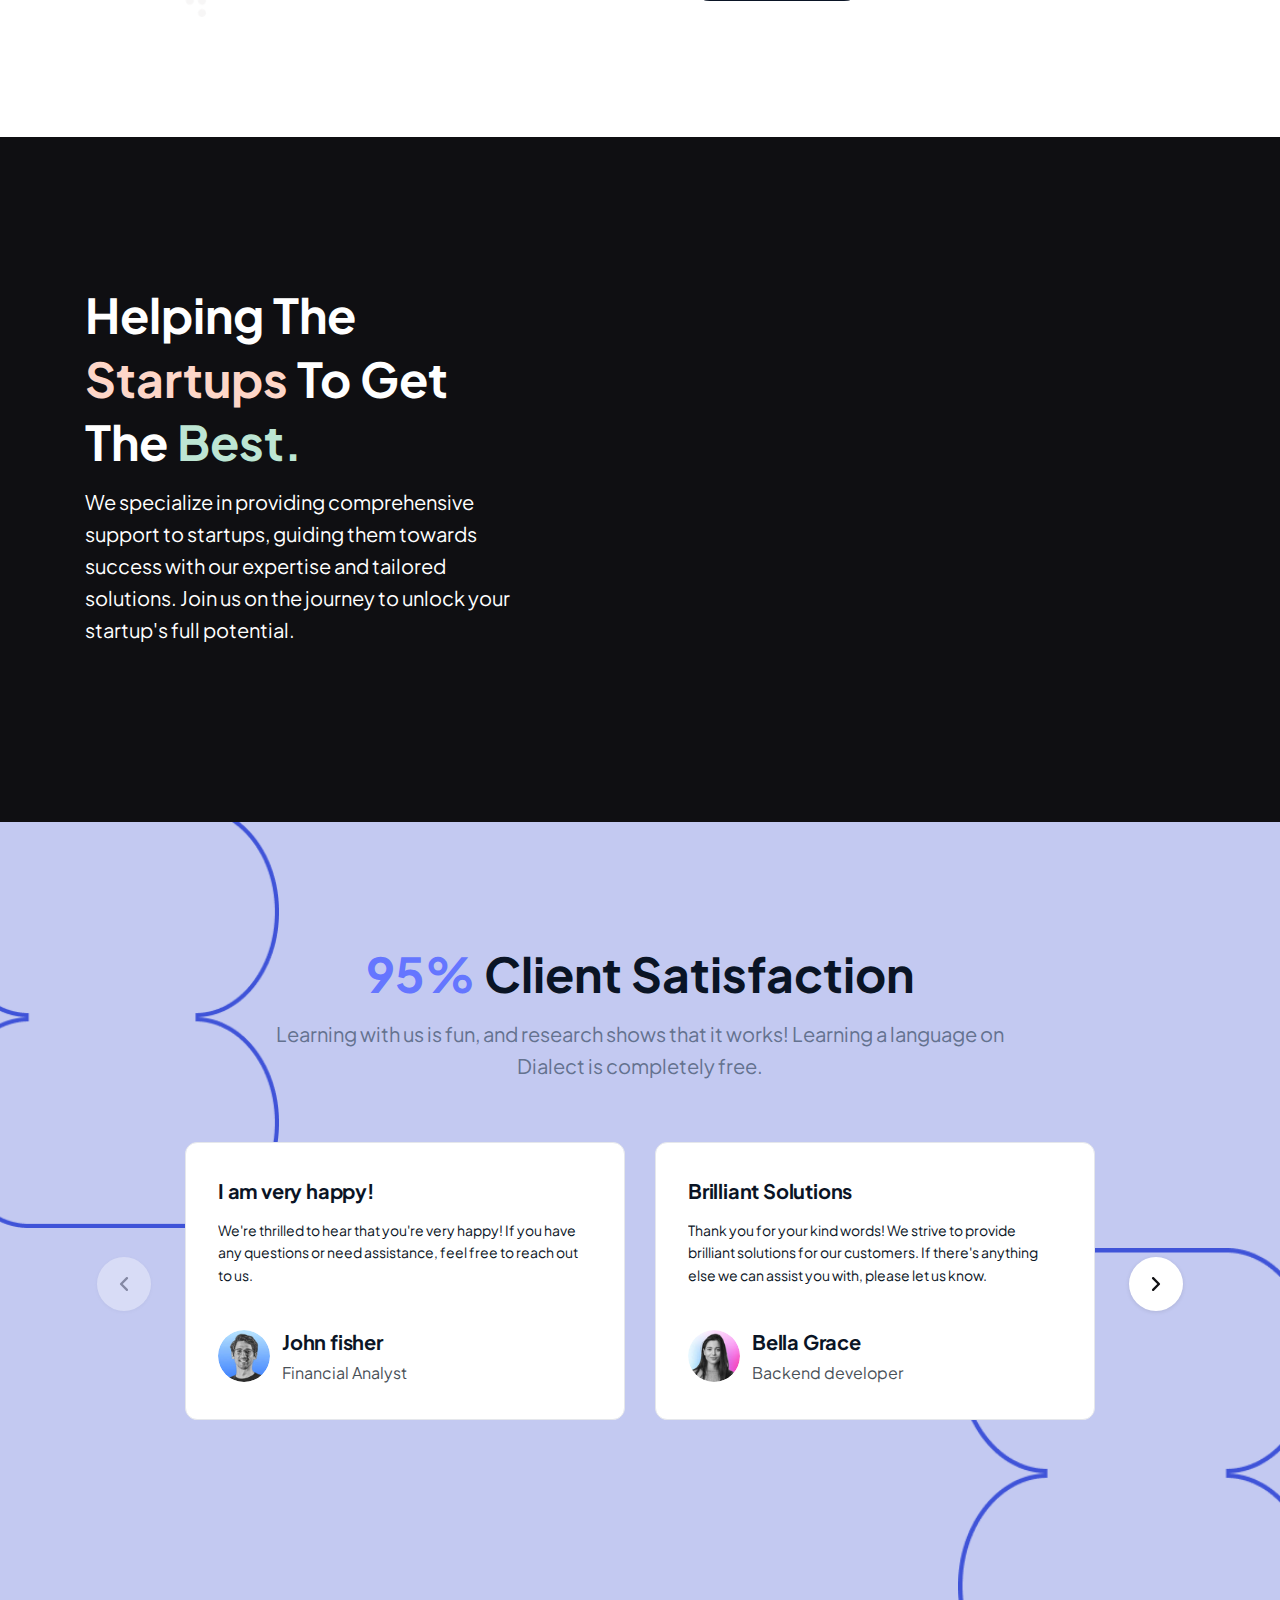
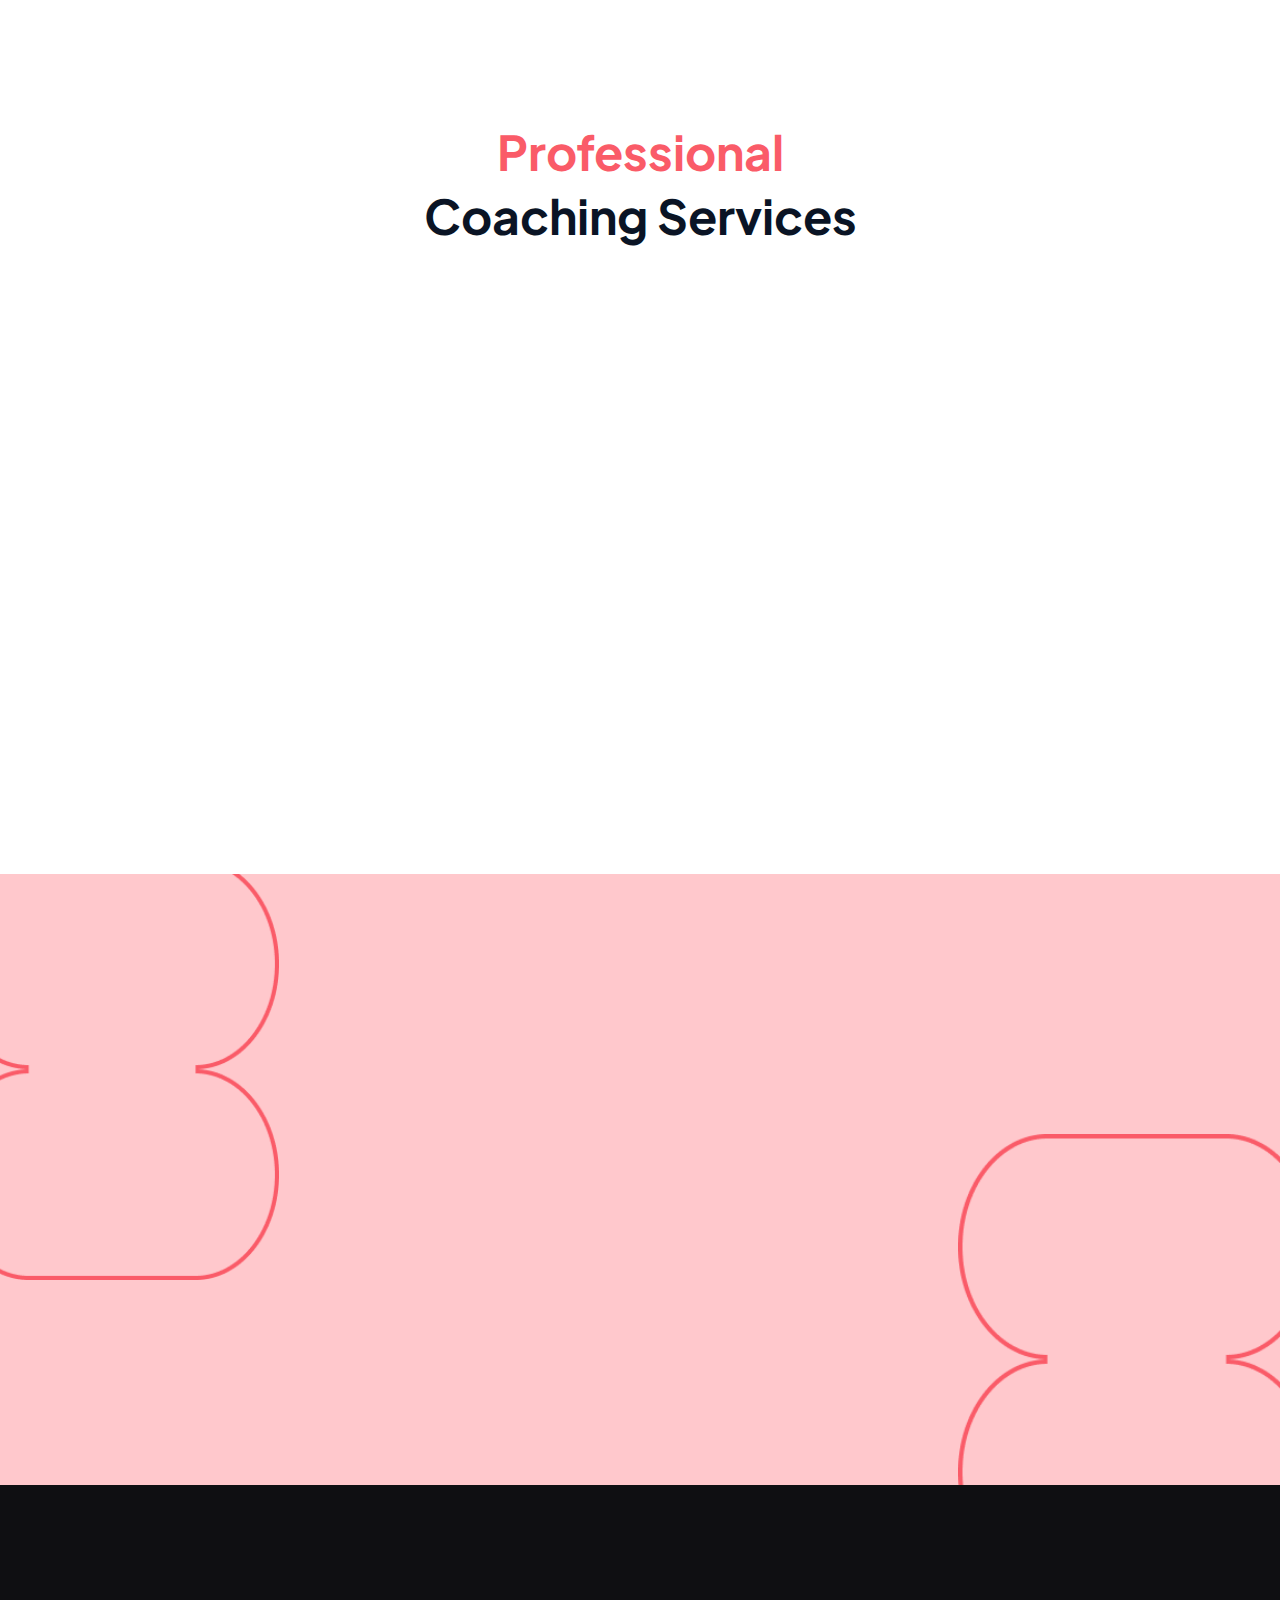
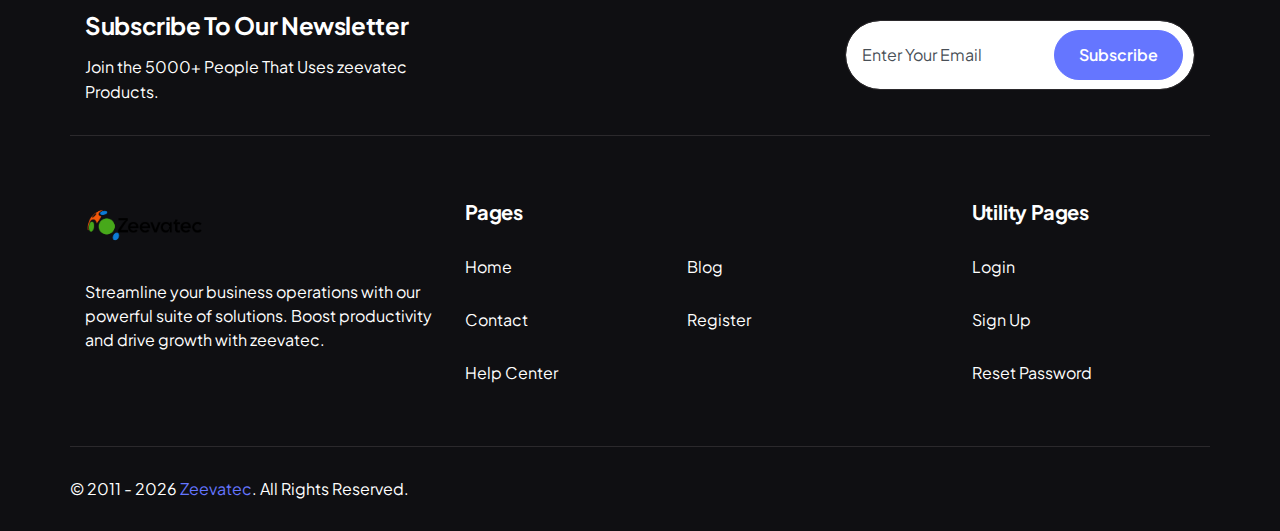
==== commit 152cd8fc: "update" ====
--- a/index.html
+++ b/index.html
@@ -355,13 +355,13 @@
             <section class="nk-section nk-section-cta bg-purple-400  overflow-hidden">
                 <div class="nk-mask shape-43-a d-none d-lg-block"></div>
                 <div class="container">
-                    <div class="row justify-content-center text-center">
+                    <div class="row justify-content-center mx-auto text-center">
                         <div class="col-lg-8 col-xxl-6">
                             <div class="pb-3" data-aos="fade-up" data-aos-delay="0"><a href="index.html"
                                     class="logo-link">
-                                    <div class="logo-wrap"><img class="logo-img logo-light d-flex mx-auto" src="images/logos-77.png" width="60%"
+                                    <div class="logo-wrap"><img class="logo-img logo-light" src="images/logos-77.png" width="40%"
                                              alt="brand-logo"><img
-                                            class="logo-img logo-dark d-flex mx-auto justify-content-center" src="images/logos-77.png" width="60%"
+                                            class="logo-img logo-dark" src="images/logos-77.png" width="40%"
                                             alt="brand-logo"></div>
                                 </a></div>
                             <h2 class="mb-5 mb-lg-7" data-aos="fade-up" data-aos-delay="0">We are trusted by 5k+
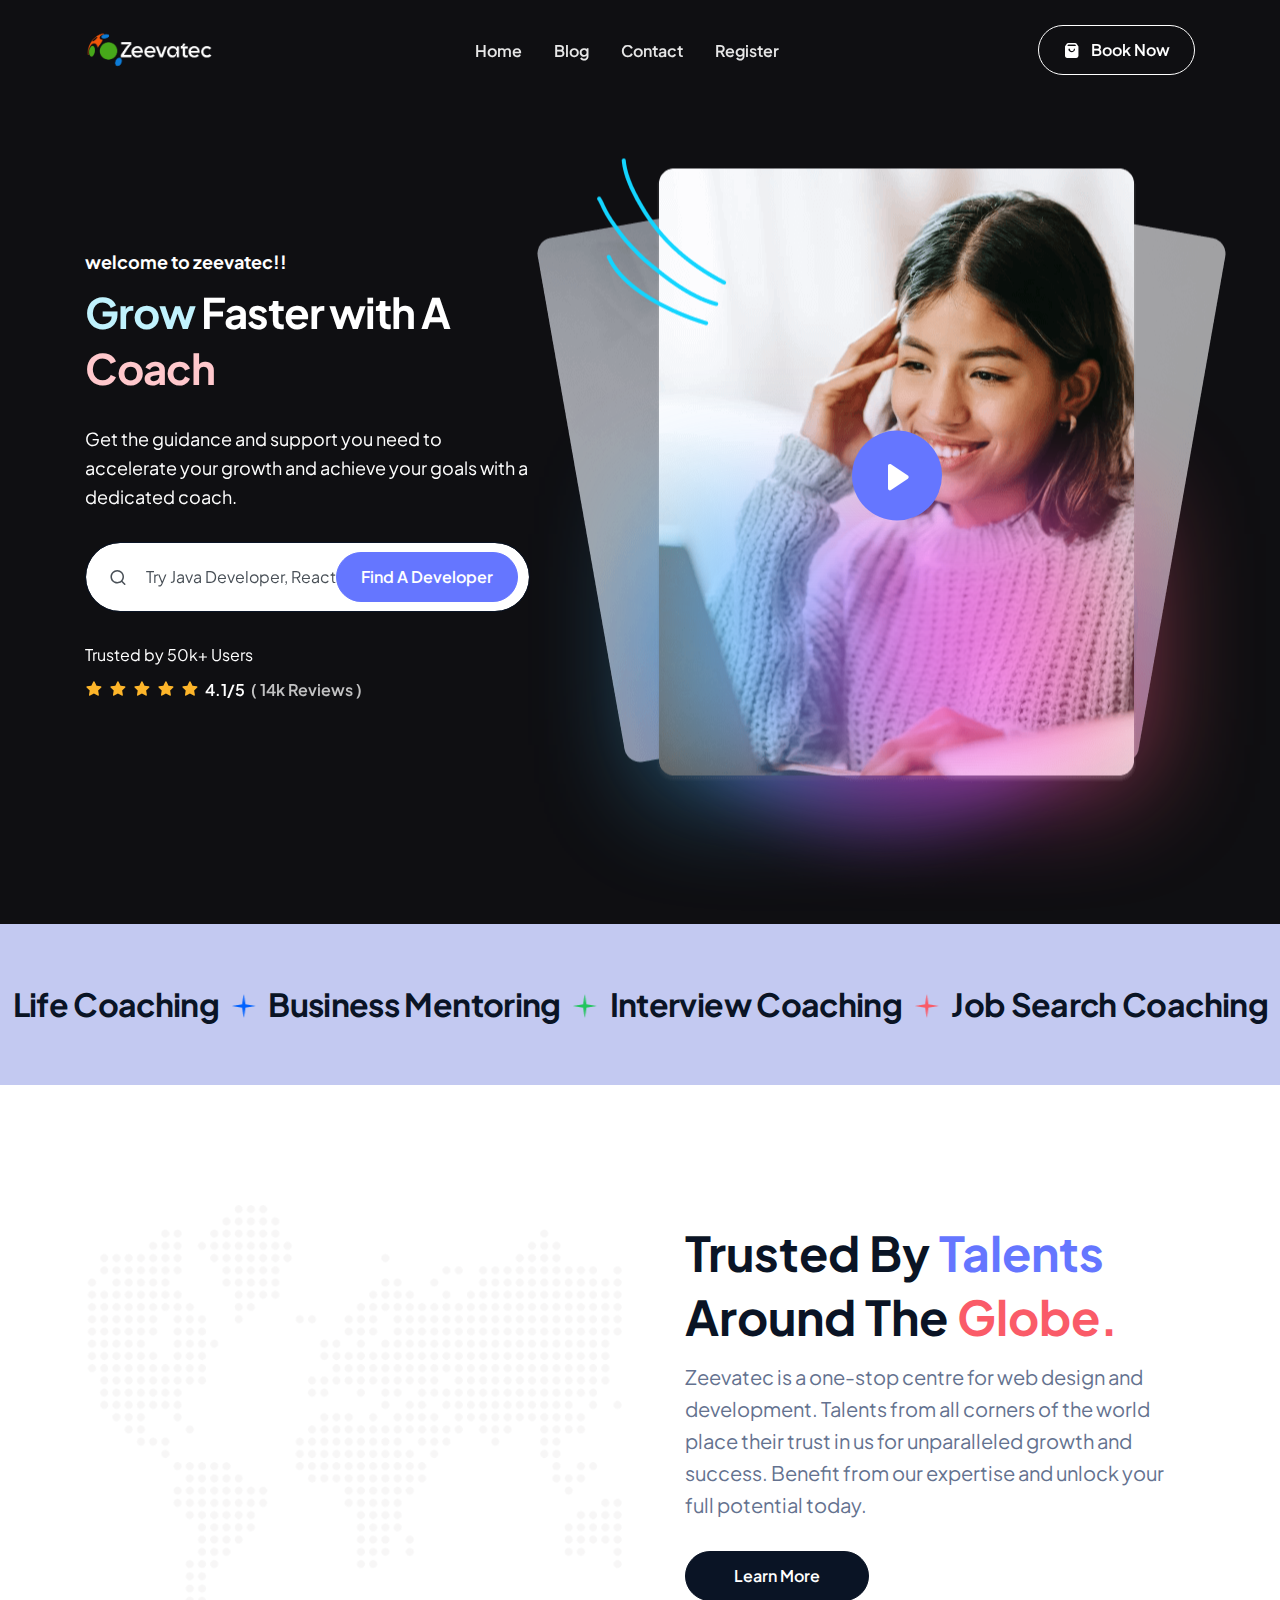
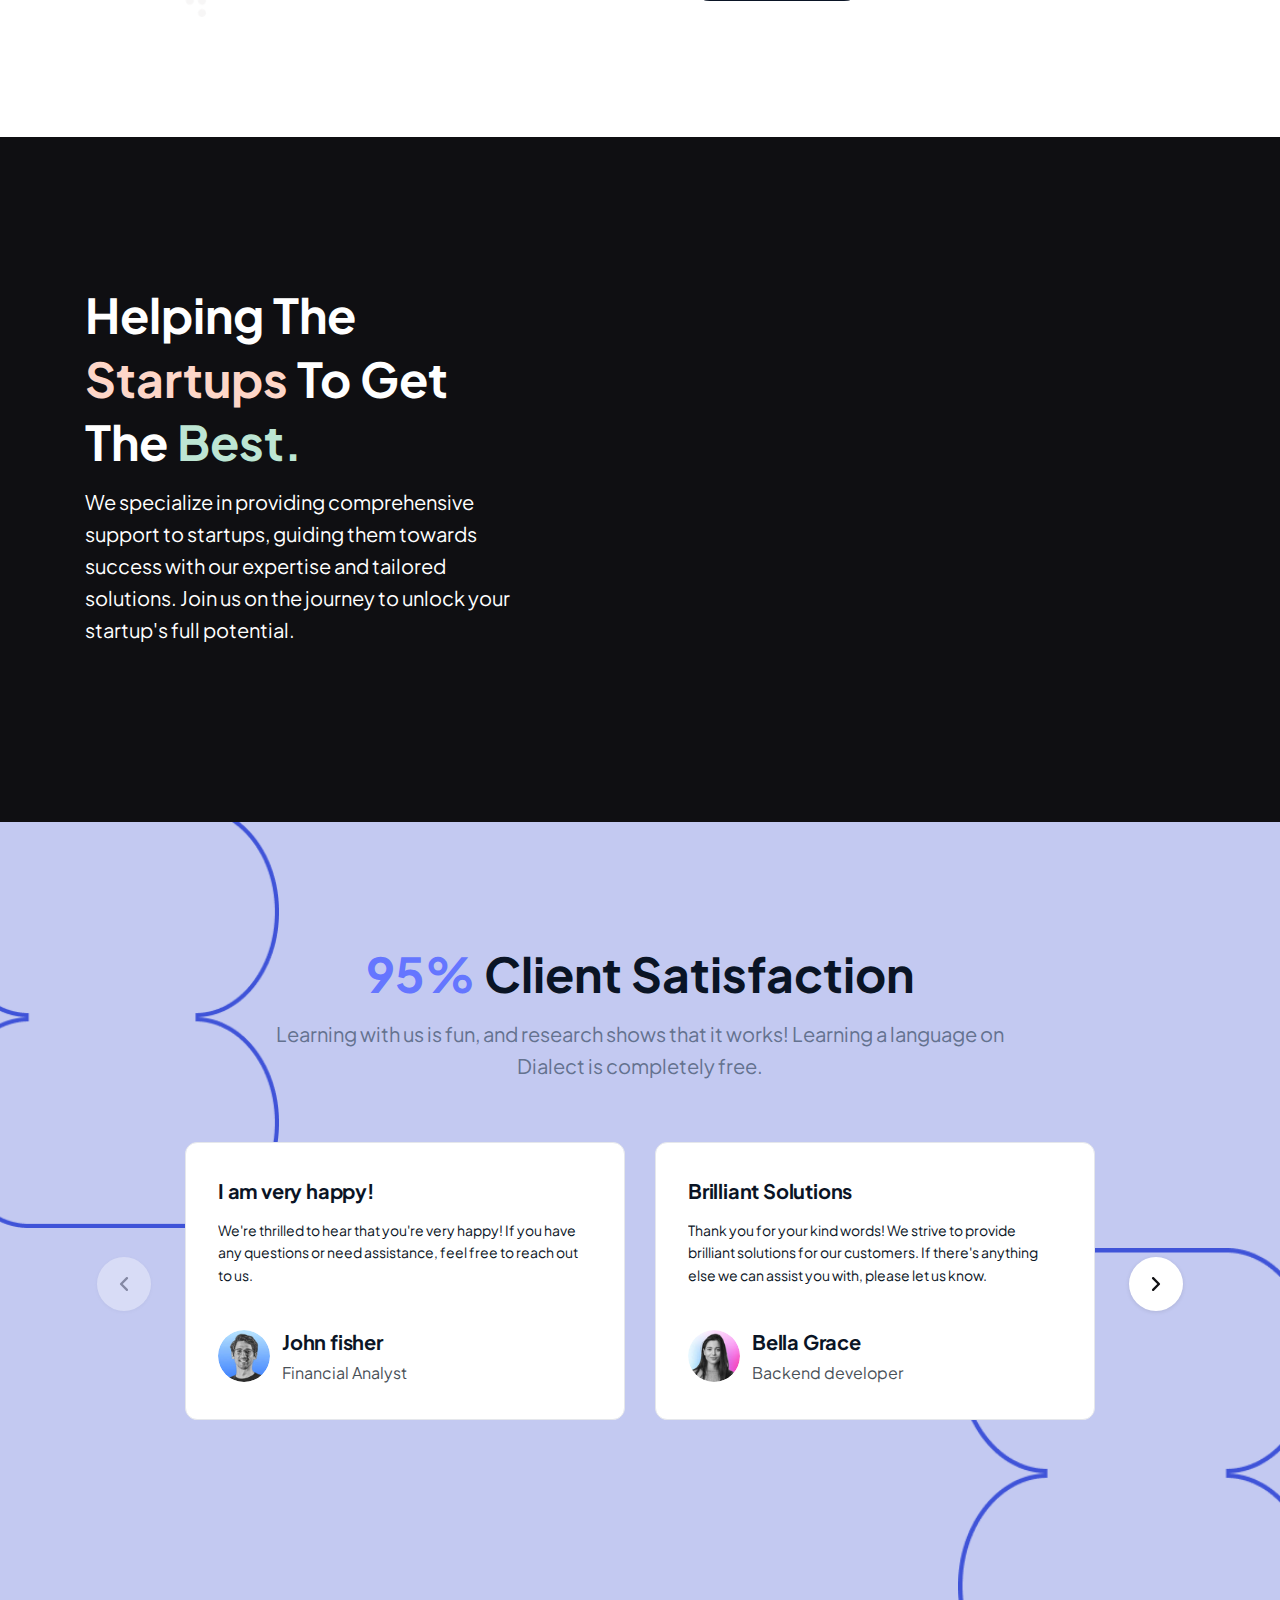
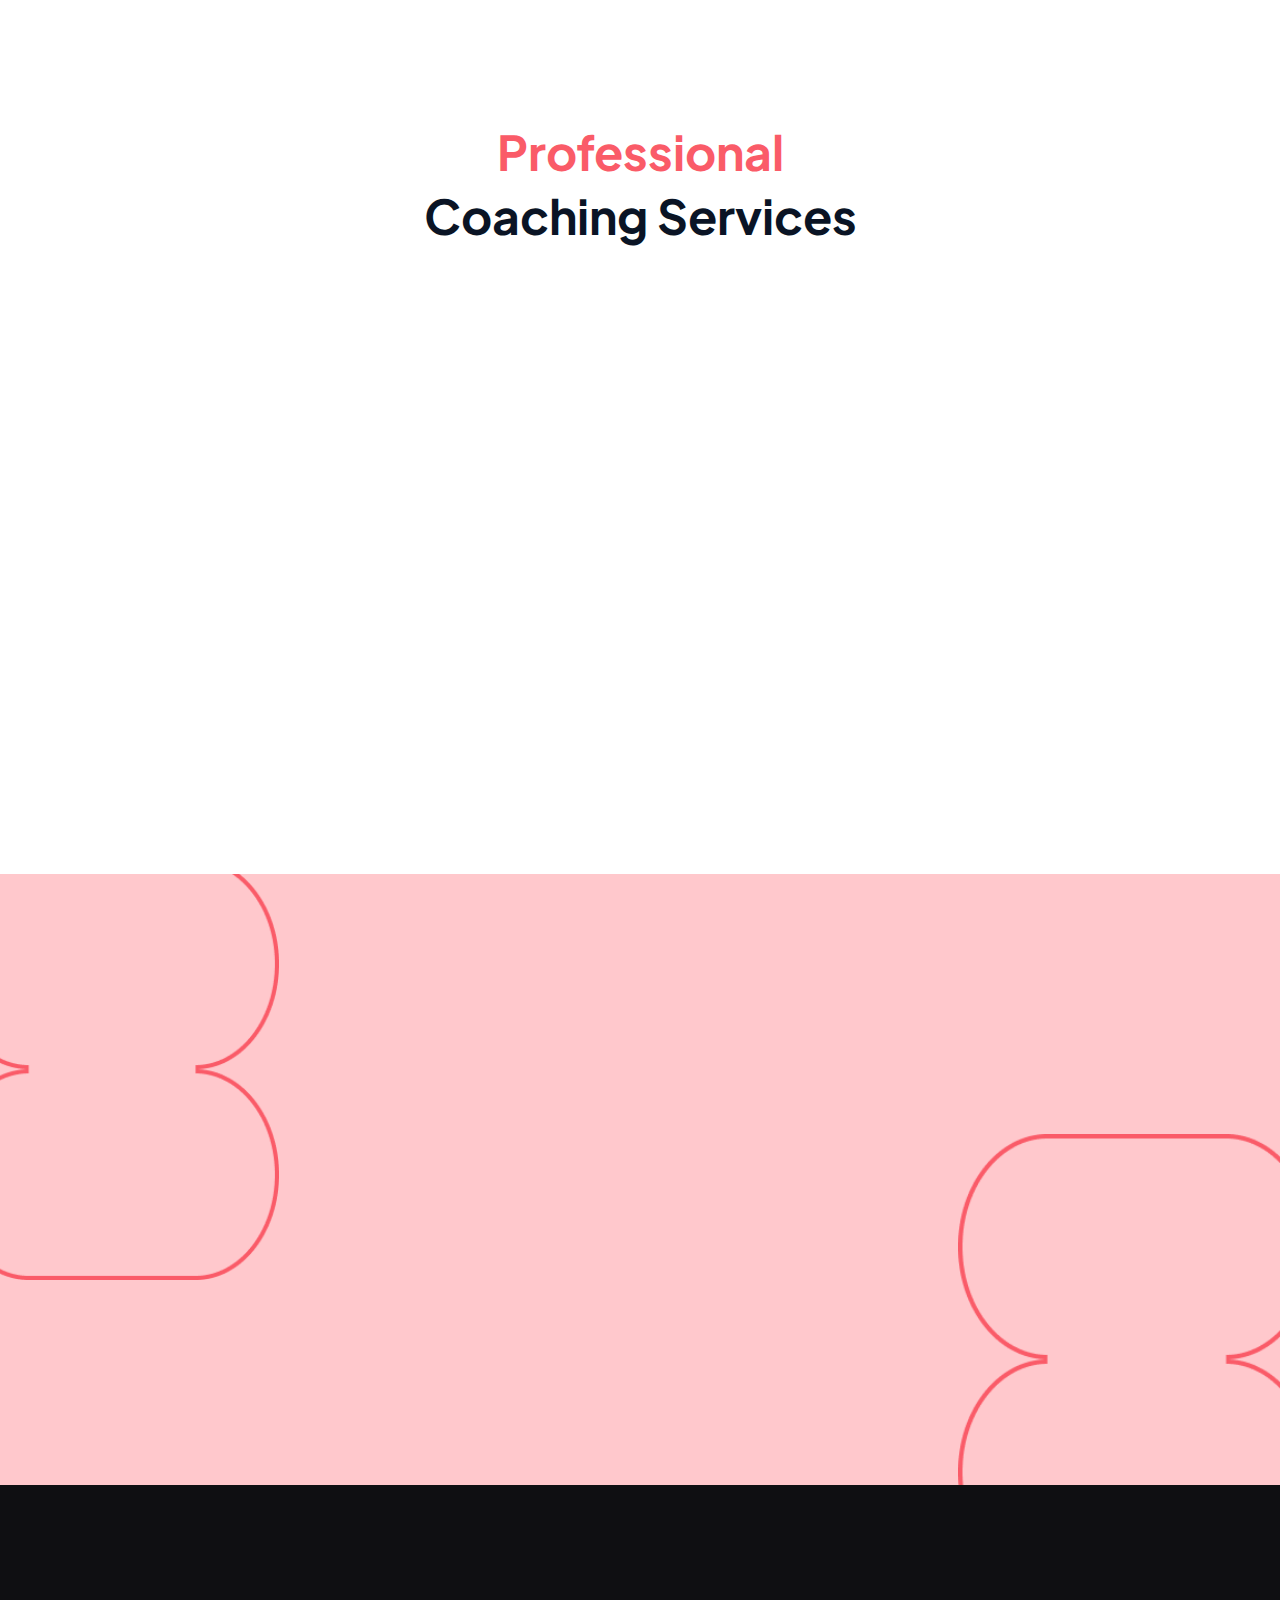
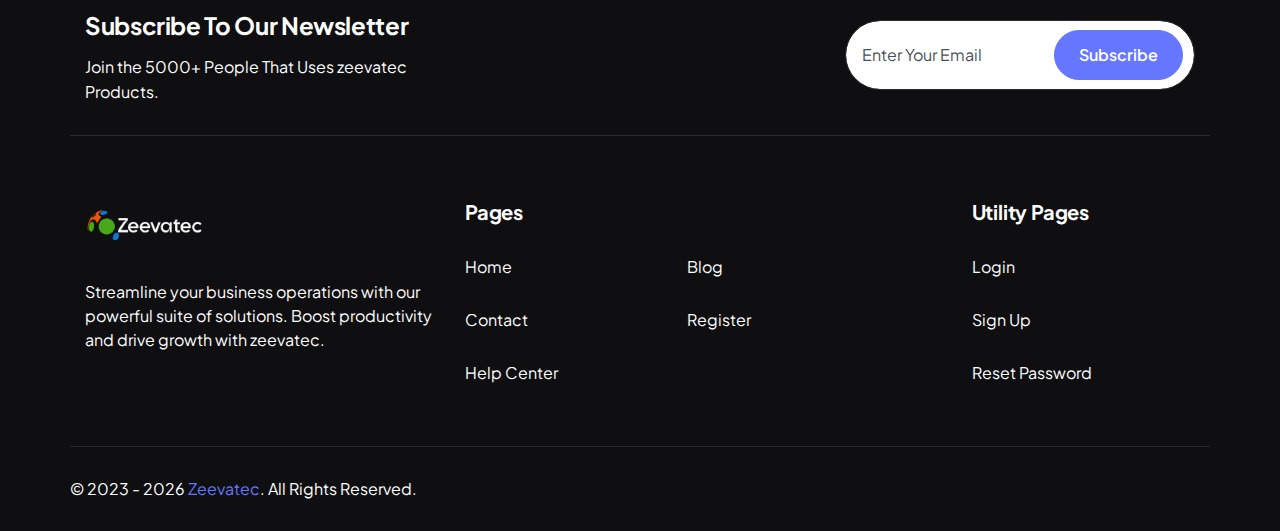
==== commit 2c9c739e: "update" ====
--- a/index.html
+++ b/index.html
@@ -20,7 +20,7 @@
                 <div class="container">
                     <div class="nk-header-wrap">
                         <div class="nk-header-logo"><a href="index.html" class="logo-link">
-                                <div class="logo-wrap"><img class="logo-img logo-light" src="images/logos-77.png"
+                                <div class="logo-wrap"><img class="logo-img logo-light" src="images/logos-81.png"
                                         style="width: 130px;" alt="brand-logo"><img
                                         class="logo-img logo-dark" src="images/logo-s2-dark.png"
                                         srcset="images/logo-s2-dark2x.png 2x" alt="brand-logo"></div>
@@ -413,7 +413,7 @@
                                     <div class="nk-footer-brand-info mb-4">
                                         <div class="nk-footer-logo"><a href="index.html" class="logo-link">
                                                 <div class="logo-wrap"><img class="logo-img logo-light"
-                                                        src="images/logos-77.png" style="width: 120px;"
+                                                        src="images/logos-81.png" style="width: 120px;"
                                                         alt="brand-logo"><img class="logo-img logo-dark"
                                                         src="images/logo-s2-dark.png" srcset="images/logo-s2-dark2x.png 2x"
                                                         alt="brand-logo"></div>
@@ -429,7 +429,7 @@
                                         <div class="nk-footer-info">
                                             <h5 class="title">Pages</h5>
                                             <ul class="row gy-1 gy-sm-4">
-                                                <li class="col-6"><a href="features-business-solution.html">Home</a>
+                                                <li class="col-6"><a href="#">Home</a>
                                                 </li>
                                                 <li class="col-6"><a href="blog.html">Blog</a></li>
                                                 <li class="col-6"><a href="contact.html">Contact</a></li>
@@ -460,8 +460,8 @@
                     <div class="container">
                         <div class="nk-footer-content row justify-content-between">
                             <div class="col-lg-6 px-0">
-                                <p class="nk-footer-copyright-text text-center text-lg-start">&copy; 2011 - <span
-                                        id="currentYear"></span><a class="fs-16" href="https://zeevatec.com/"
+                                <p class="nk-footer-copyright-text text-center text-lg-start">&copy; 2023 - <span
+                                        id="currentYear"></span><a class="fs-16" href="#"
                                         target="_blank"> zeevatec</a>. All Rights Reserved.</p>
                             </div>
                         </div>
